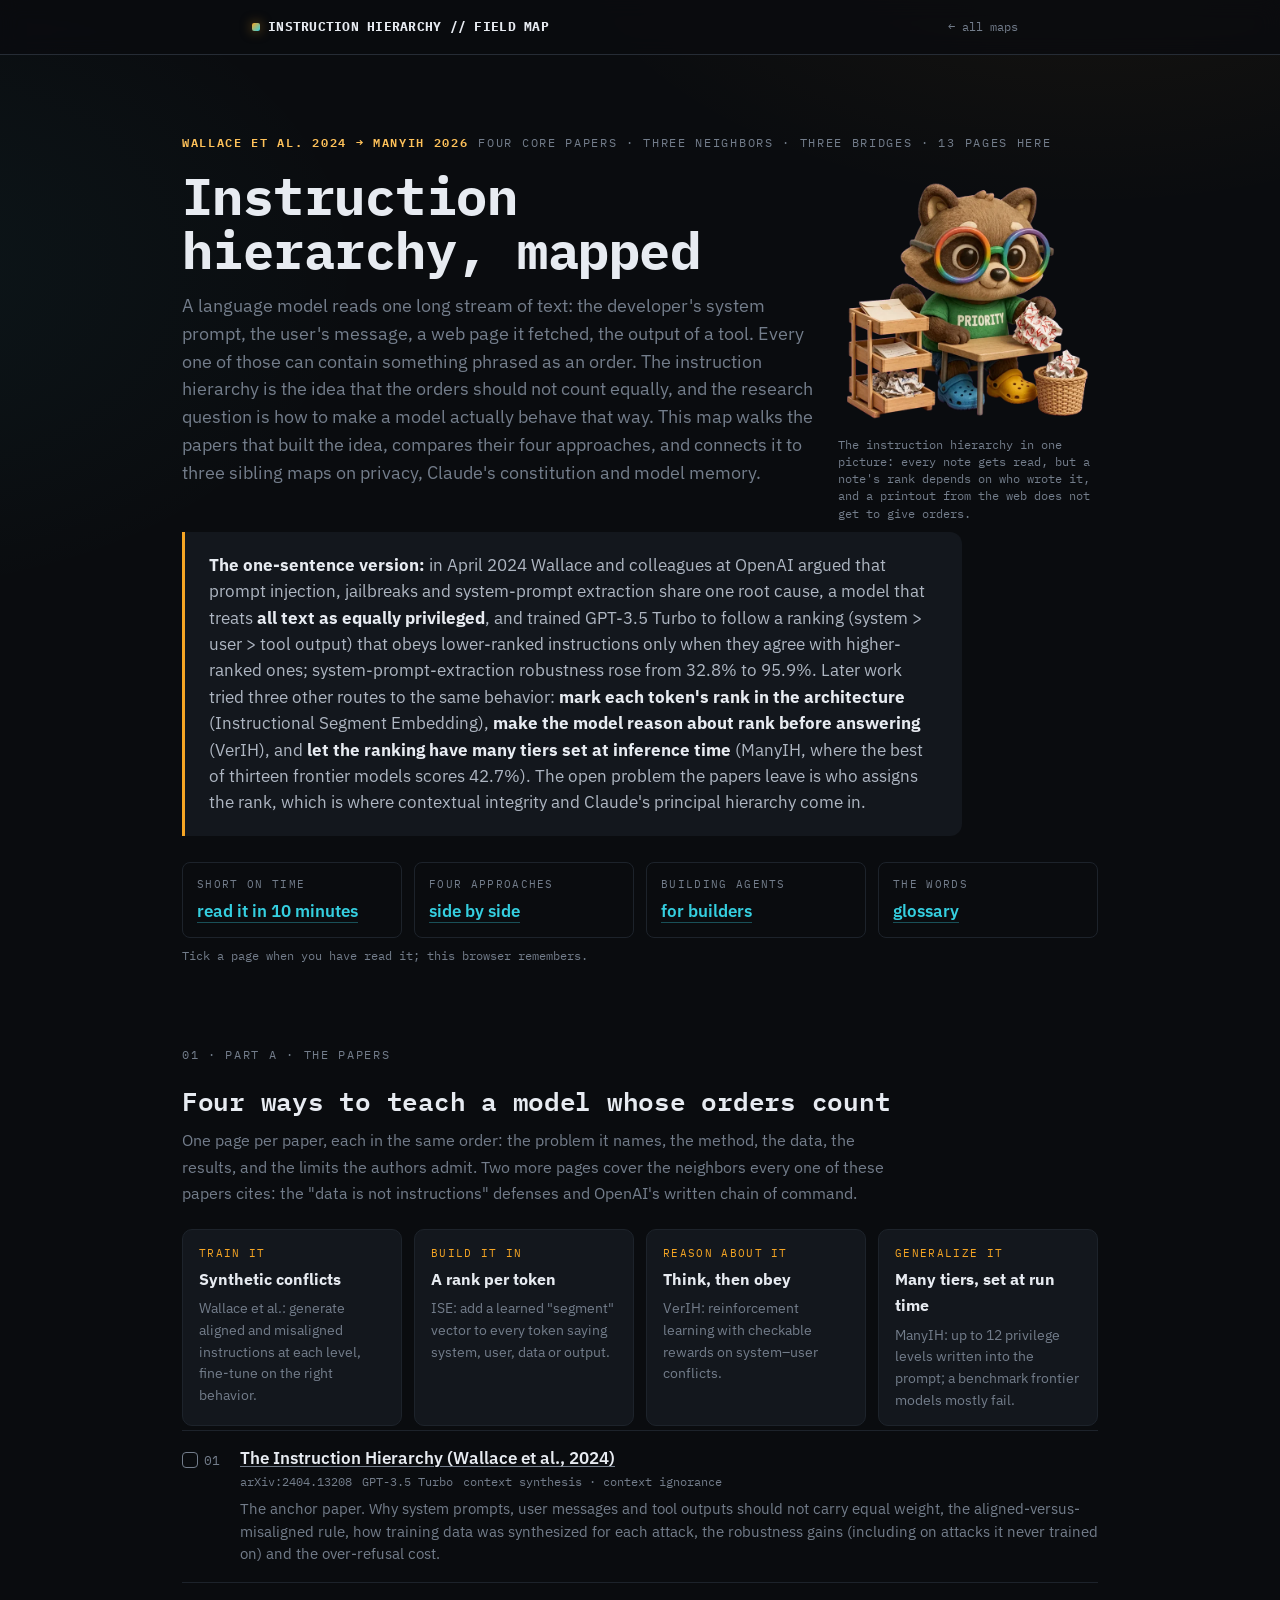
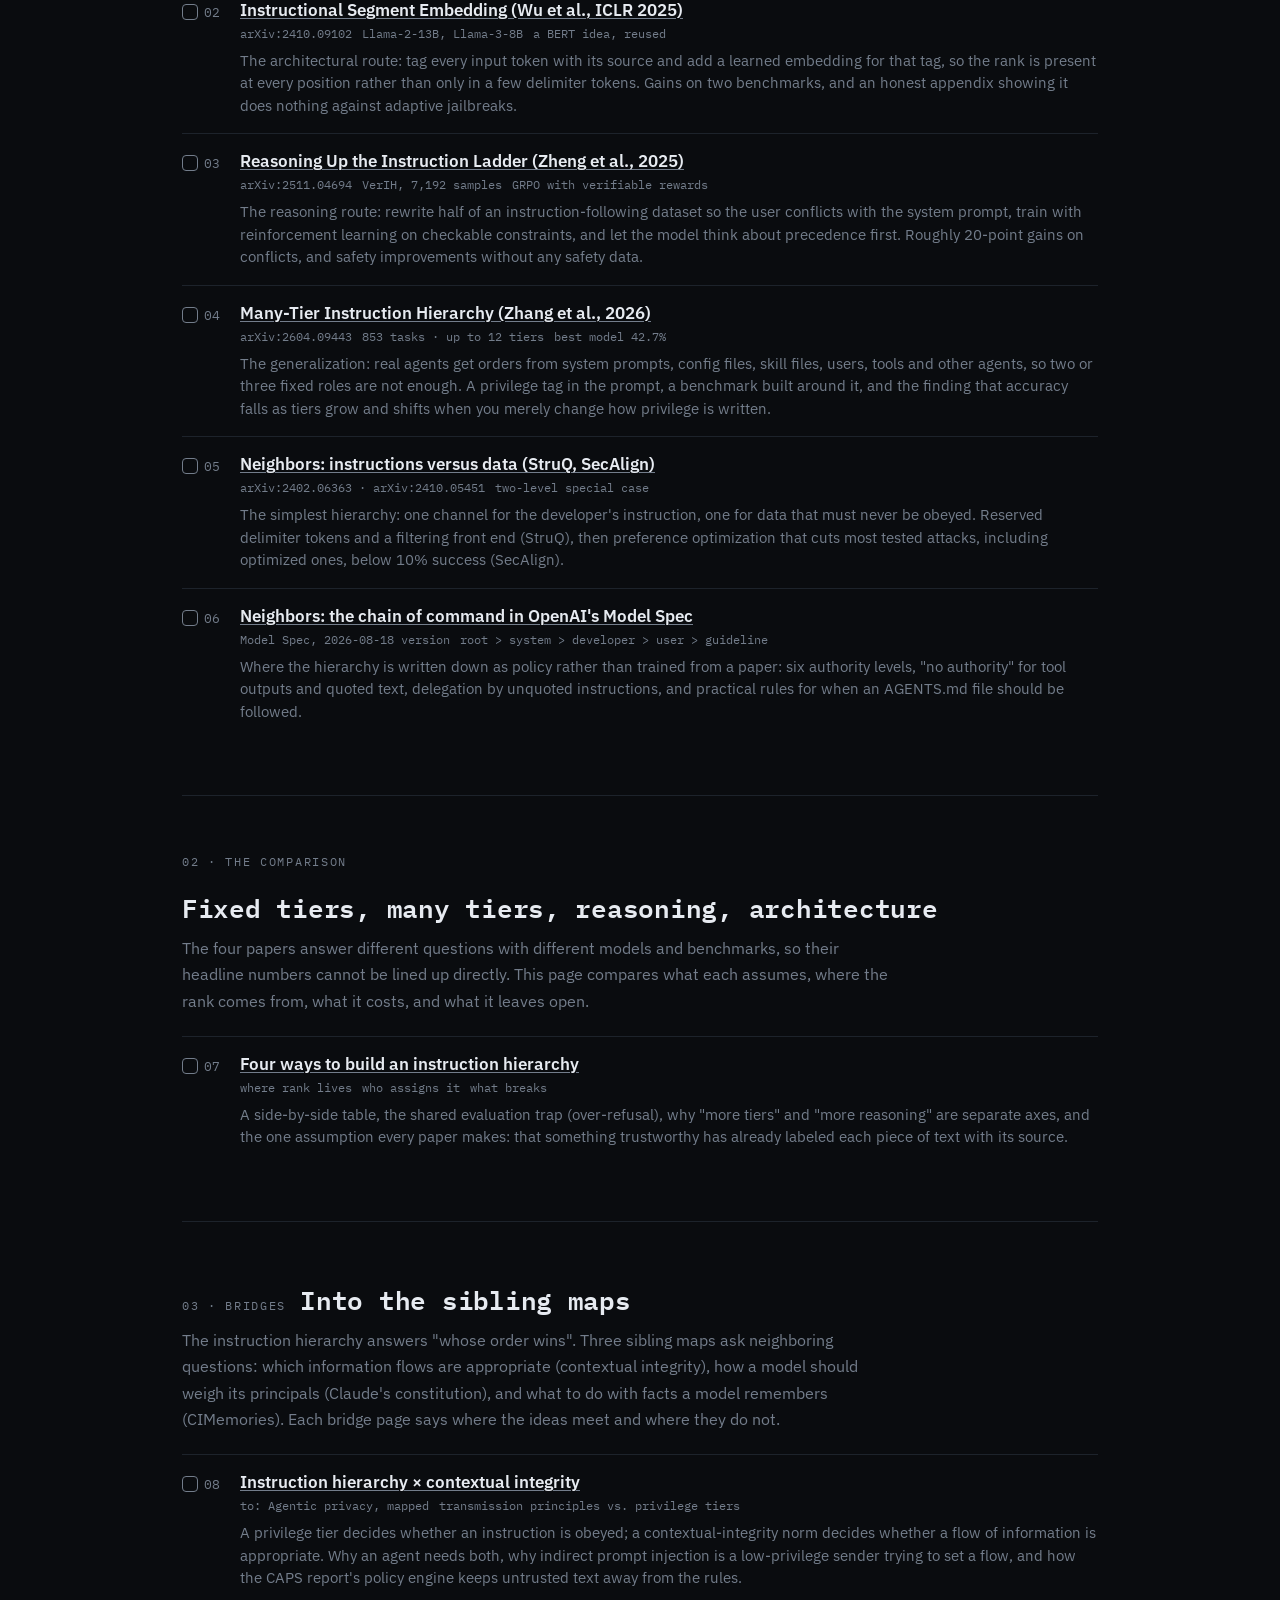
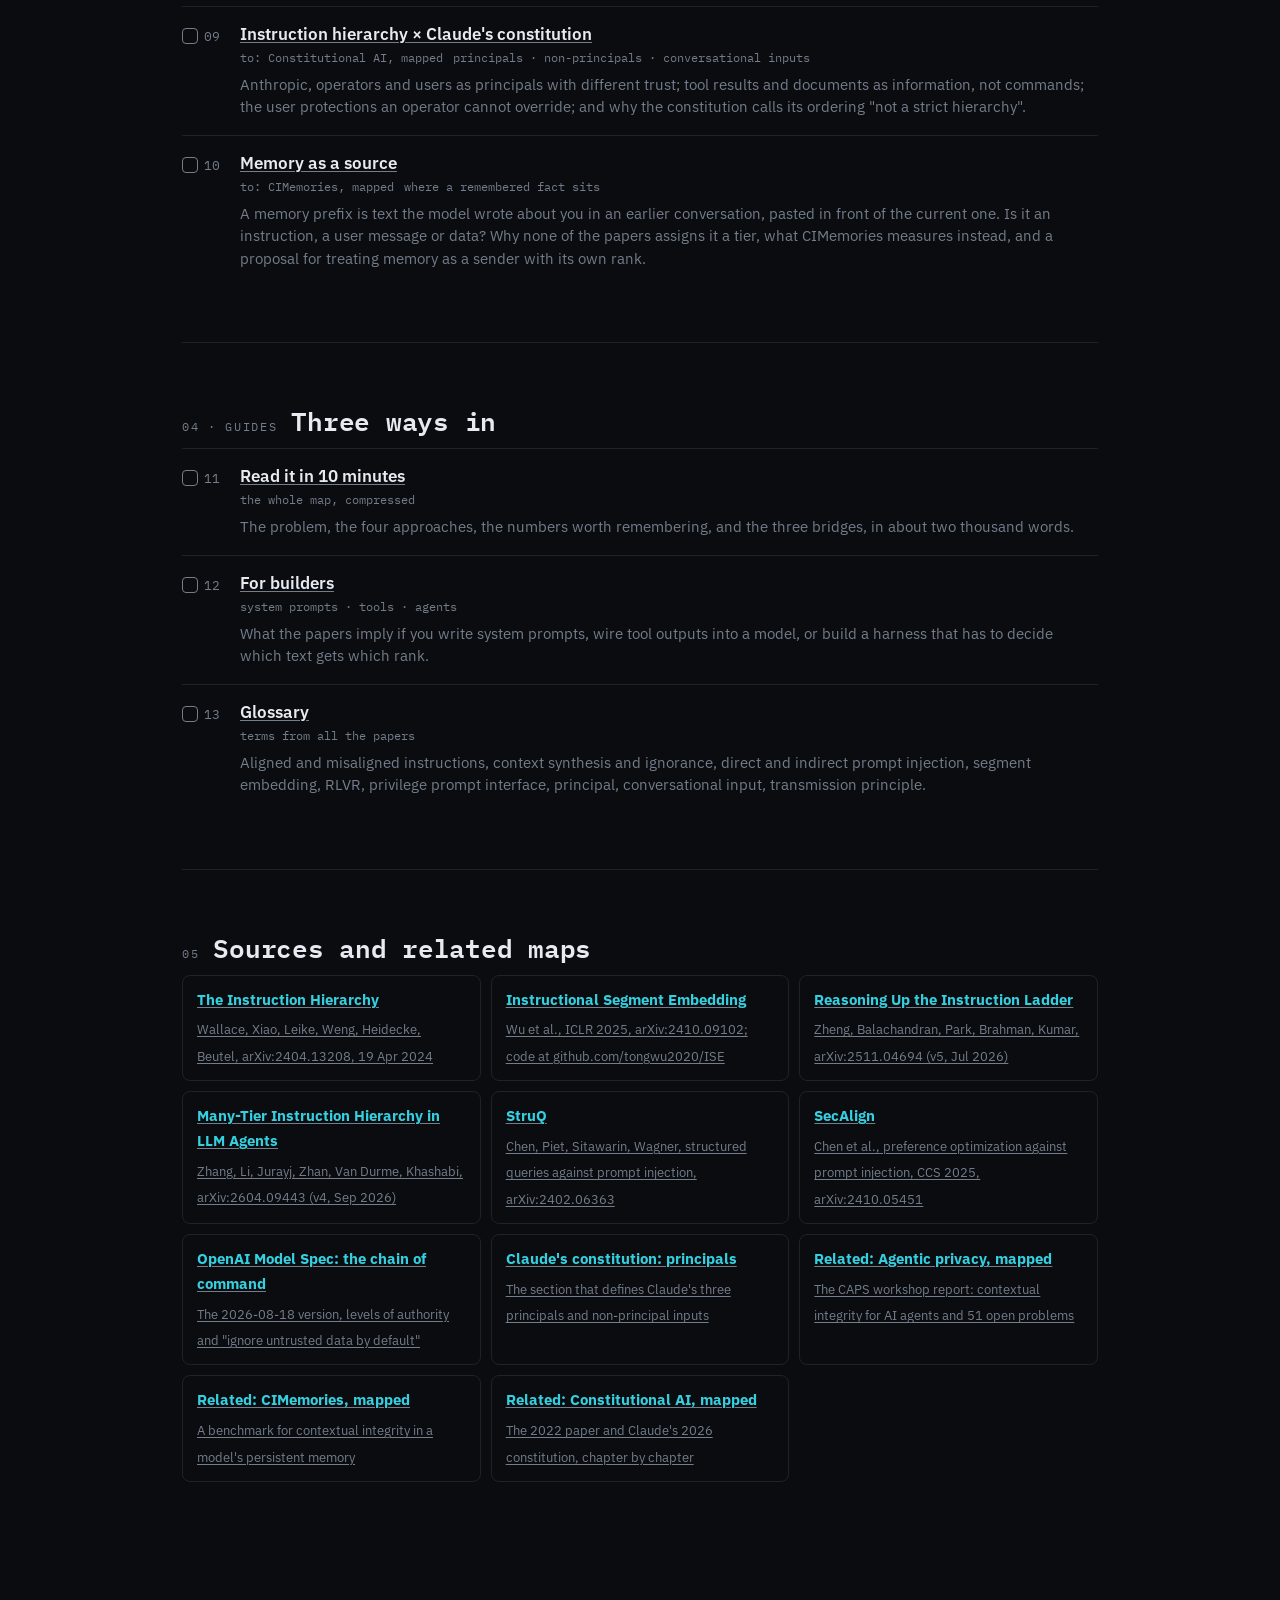
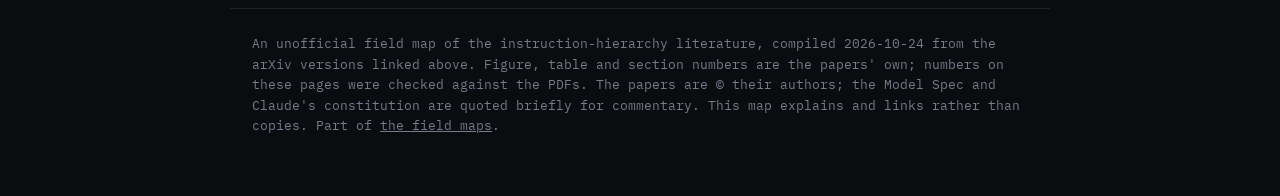
==== index.html @ 955f144c "Instruction hierarchy field map: spine, six paper pages, comparison, three bridges, guides, figures " ====
<!DOCTYPE html>
<html lang="en">
<head>
<meta charset="UTF-8" />
<meta name="viewport" content="width=device-width, initial-scale=1.0" />
<title>Instruction hierarchy, mapped — who gets to give a language model orders</title>
<meta name="description" content="A field map of the instruction-hierarchy papers: Wallace et al. 2024, Instructional Segment Embedding, Reasoning Up the Instruction Ladder (VerIH), Many-Tier Instruction Hierarchy, the data-versus-instruction defenses and the Model Spec chain of command, with bridges to contextual integrity, Claude's constitution and model memory." />
<link rel="preconnect" href="https://fonts.googleapis.com" />
<link rel="preconnect" href="https://fonts.gstatic.com" crossorigin />
<link href="https://fonts.googleapis.com/css2?family=IBM+Plex+Mono:wght@400;500;600;700&family=IBM+Plex+Sans:wght@400;500;600;700&display=swap" rel="stylesheet" />
<link rel="stylesheet" href="paper.css" />
<style>
  main{max-width:960px}
  .hero{padding:24px 0 8px}
  .hero h1{font-size:clamp(32px,5.5vw,52px);line-height:1.05;margin:10px 0 14px;letter-spacing:-.01em}
  .hero .sub{font-size:18px;color:var(--ink-dim);max-width:760px;line-height:1.55}
  .answer{margin:28px 0 6px;padding:20px 24px;border-left:3px solid var(--off);background:var(--panel);
    border-radius:0 12px 12px 0;color:var(--ink-mid);font-size:16.5px;line-height:1.6;max-width:780px}
  .answer b{color:var(--ink)}
  .facts{display:grid;grid-template-columns:repeat(auto-fit,minmax(150px,1fr));gap:12px;margin:26px 0 8px}
  .fact{border:1px solid var(--line-soft);border-radius:8px;padding:12px 14px}
  .fact .k{font-family:'IBM Plex Mono',monospace;font-size:11px;letter-spacing:.12em;text-transform:uppercase;color:var(--ink-dim)}
  .fact .v{font-size:17px;font-weight:600;margin-top:4px}
  section{padding:56px 0;border-bottom:1px solid var(--line-soft);scroll-margin-top:64px}
  section:last-of-type{border-bottom:none}
  .arc-head{display:flex;align-items:baseline;gap:14px;margin:0 0 6px;flex-wrap:wrap}
  .arc-head .idx{font-family:'IBM Plex Mono',monospace;font-size:12px;letter-spacing:.14em;color:var(--ink-dim)}
  .arc-head h2{margin:0;font-size:26px}
  .arc-sub{color:var(--ink-dim);margin:0 0 22px;max-width:720px}
  .row{display:grid;grid-template-columns:44px 1fr;gap:14px;padding:16px 0;border-top:1px solid var(--line-soft);align-items:start}
  .row:first-of-type{border-top:none}
  .row .num{font-family:'IBM Plex Mono',monospace;font-size:13px;color:var(--ink-dim);padding-top:3px}
  .row .name{font-weight:600;font-size:17px;line-height:1.3}
  .row .name a{color:var(--ink)}
  .row .meta{font-family:'IBM Plex Mono',monospace;font-size:11.5px;color:var(--ink-dim);margin:4px 0 6px;display:flex;flex-wrap:wrap;gap:10px}
  .row .desc{color:var(--ink-dim);font-size:14.5px;line-height:1.55}
  .amber .row .name a:hover{color:var(--off)} .cyan .row .name a:hover{color:var(--def)}
  .check{width:16px;height:16px;border:1px solid var(--ink-dim);border-radius:4px;display:inline-block;vertical-align:-3px;margin-right:6px;cursor:pointer;background:transparent}
  .check.on{background:var(--off);border-color:var(--off)}
  .cyan .check.on{background:var(--def);border-color:var(--def)}
  .links{display:grid;grid-template-columns:repeat(auto-fill,minmax(260px,1fr));gap:10px}
  .links a{display:block;border:1px solid var(--line-soft);border-radius:8px;padding:12px 14px;color:var(--ink);text-decoration:none}
  .links a:hover{border-color:var(--def)}
  .links a b{display:block;font-size:15px;margin-bottom:3px}
  .links a span{font-size:13px;color:var(--ink-dim)}
  .progress{font-family:'IBM Plex Mono',monospace;font-size:12px;color:var(--ink-dim);margin-top:8px}
  .dims{display:grid;grid-template-columns:repeat(auto-fit,minmax(200px,1fr));gap:12px;margin:18px 0 4px}
  .dim{border:1px solid var(--line-soft);border-radius:10px;padding:14px 16px;background:var(--panel)}
  .dim .k{font-family:'IBM Plex Mono',monospace;font-size:11px;letter-spacing:.12em;color:var(--off);text-transform:uppercase}
  .cyan .dim .k{color:var(--def)}
  .dim b{display:block;font-size:16px;margin:4px 0 6px}
  .dim p{font-size:14px;color:var(--ink-dim);margin:0;line-height:1.55}
  @media (max-width:560px){.row{grid-template-columns:34px 1fr;gap:10px}}
</style>
</head>
<body>
<header class="bar"><div class="bar-in">
  <div class="brand"><span class="dot"></span>INSTRUCTION&nbsp;HIERARCHY&nbsp;//&nbsp;FIELD&nbsp;MAP</div>
  <a class="back" href="https://idvorkin-ai-tools.github.io/">&larr; all maps</a>
</div></header>
<main>
  <div class="hero">
    <div class="eyebrow"><span class="box wb mono">WALLACE ET AL. 2024 &rarr; MANYIH 2026</span><span class="mono">four core papers &middot; three neighbors &middot; three bridges &middot; 13 pages here</span></div>

  <figure class="fig hero-fig bare"><button type="button" class="media" aria-label="Enlarge figure: A plush raccoon in a PRIORITY t-shirt sorts paper notes into three trays stacked like a ladder: a sealed memo on top, a handwritten note in the middle, crumpled web printouts at the bottom, one of which it drops into a bin."><img src="img/raccoon-ladder-of-notes.webp" alt="A plush raccoon in a PRIORITY t-shirt sorts paper notes into three trays stacked like a ladder: a sealed memo on top, a handwritten note in the middle, crumpled web printouts at the bottom, one of which it drops into a bin." width="640" height="640" loading="lazy"></button><figcaption>The instruction hierarchy in one picture: every note gets read, but a note's rank depends on who wrote it, and a printout from the web does not get to give orders.</figcaption></figure>
    <h1>Instruction hierarchy, mapped</h1>
    <p class="sub">A language model reads one long stream of text: the developer's system prompt, the user's message, a web page it fetched, the output of a tool. Every one of those can contain something phrased as an order. The instruction hierarchy is the idea that the orders should not count equally, and the research question is how to make a model actually behave that way. This map walks the papers that built the idea, compares their four approaches, and connects it to three sibling maps on privacy, Claude's constitution and model memory.</p>

    <div class="answer">
      <b>The one-sentence version:</b> in April 2024 Wallace and colleagues at OpenAI argued that prompt injection, jailbreaks and system-prompt extraction share one root cause, a model that treats <b>all text as equally privileged</b>, and trained GPT-3.5 Turbo to follow a ranking (system &gt; user &gt; tool output) that obeys lower-ranked instructions only when they agree with higher-ranked ones; system-prompt-extraction robustness rose from 32.8% to 95.9%. Later work tried three other routes to the same behavior: <b>mark each token's rank in the architecture</b> (Instructional Segment Embedding), <b>make the model reason about rank before answering</b> (VerIH), and <b>let the ranking have many tiers set at inference time</b> (ManyIH, where the best of thirteen frontier models scores 42.7%). The open problem the papers leave is who assigns the rank, which is where contextual integrity and Claude's principal hierarchy come in.
    </div>

    <div class="facts">
      <div class="fact"><div class="k">Short on time</div><div class="v"><a class="lnk" href="guide/ten-minutes.html">read it in 10 minutes</a></div></div>
      <div class="fact"><div class="k">Four approaches</div><div class="v"><a class="lnk" href="compare.html">side by side</a></div></div>
      <div class="fact"><div class="k">Building agents</div><div class="v"><a class="lnk" href="guide/for-builders.html">for builders</a></div></div>
      <div class="fact"><div class="k">The words</div><div class="v"><a class="lnk" href="guide/glossary.html">glossary</a></div></div>
    </div>
    <p class="progress" id="progress">Tick a page when you have read it; this browser remembers.</p>
  </div>

  <section id="papers" class="amber">
    <div class="arc-head"><span class="idx">01 &middot; PART A &middot; THE PAPERS</span><h2>Four ways to teach a model whose orders count</h2></div>
    <p class="arc-sub">One page per paper, each in the same order: the problem it names, the method, the data, the results, and the limits the authors admit. Two more pages cover the neighbors every one of these papers cites: the "data is not instructions" defenses and OpenAI's written chain of command.</p>
    <div class="dims">
      <div class="dim"><div class="k">Train it</div><b>Synthetic conflicts</b><p>Wallace et al.: generate aligned and misaligned instructions at each level, fine-tune on the right behavior.</p></div>
      <div class="dim"><div class="k">Build it in</div><b>A rank per token</b><p>ISE: add a learned "segment" vector to every token saying system, user, data or output.</p></div>
      <div class="dim"><div class="k">Reason about it</div><b>Think, then obey</b><p>VerIH: reinforcement learning with checkable rewards on system&ndash;user conflicts.</p></div>
      <div class="dim"><div class="k">Generalize it</div><b>Many tiers, set at run time</b><p>ManyIH: up to 12 privilege levels written into the prompt; a benchmark frontier models mostly fail.</p></div>
    </div>
    <div class="row"><div class="num"><span class="check" data-p="a01"></span>01</div><div><div class="name"><a href="paper/instruction-hierarchy.html">The Instruction Hierarchy (Wallace et al., 2024)</a></div><div class="meta"><span>arXiv:2404.13208</span><span>GPT-3.5 Turbo</span><span>context synthesis &middot; context ignorance</span></div><div class="desc">The anchor paper. Why system prompts, user messages and tool outputs should not carry equal weight, the aligned-versus-misaligned rule, how training data was synthesized for each attack, the robustness gains (including on attacks it never trained on) and the over-refusal cost.</div></div></div>
    <div class="row"><div class="num"><span class="check" data-p="a02"></span>02</div><div><div class="name"><a href="paper/segment-embedding.html">Instructional Segment Embedding (Wu et al., ICLR 2025)</a></div><div class="meta"><span>arXiv:2410.09102</span><span>Llama-2-13B, Llama-3-8B</span><span>a BERT idea, reused</span></div><div class="desc">The architectural route: tag every input token with its source and add a learned embedding for that tag, so the rank is present at every position rather than only in a few delimiter tokens. Gains on two benchmarks, and an honest appendix showing it does nothing against adaptive jailbreaks.</div></div></div>
    <div class="row"><div class="num"><span class="check" data-p="a03"></span>03</div><div><div class="name"><a href="paper/reasoning-ladder.html">Reasoning Up the Instruction Ladder (Zheng et al., 2025)</a></div><div class="meta"><span>arXiv:2511.04694</span><span>VerIH, 7,192 samples</span><span>GRPO with verifiable rewards</span></div><div class="desc">The reasoning route: rewrite half of an instruction-following dataset so the user conflicts with the system prompt, train with reinforcement learning on checkable constraints, and let the model think about precedence first. Roughly 20-point gains on conflicts, and safety improvements without any safety data.</div></div></div>
    <div class="row"><div class="num"><span class="check" data-p="a04"></span>04</div><div><div class="name"><a href="paper/many-tier.html">Many-Tier Instruction Hierarchy (Zhang et al., 2026)</a></div><div class="meta"><span>arXiv:2604.09443</span><span>853 tasks &middot; up to 12 tiers</span><span>best model 42.7%</span></div><div class="desc">The generalization: real agents get orders from system prompts, config files, skill files, users, tools and other agents, so two or three fixed roles are not enough. A privilege tag in the prompt, a benchmark built around it, and the finding that accuracy falls as tiers grow and shifts when you merely change how privilege is written.</div></div></div>
    <div class="row"><div class="num"><span class="check" data-p="a05"></span>05</div><div><div class="name"><a href="paper/data-channel.html">Neighbors: instructions versus data (StruQ, SecAlign)</a></div><div class="meta"><span>arXiv:2402.06363 &middot; arXiv:2410.05451</span><span>two-level special case</span></div><div class="desc">The simplest hierarchy: one channel for the developer's instruction, one for data that must never be obeyed. Reserved delimiter tokens and a filtering front end (StruQ), then preference optimization that cuts most tested attacks, including optimized ones, below 10% success (SecAlign).</div></div></div>
    <div class="row"><div class="num"><span class="check" data-p="a06"></span>06</div><div><div class="name"><a href="paper/model-spec.html">Neighbors: the chain of command in OpenAI's Model Spec</a></div><div class="meta"><span>Model Spec, 2026-08-18 version</span><span>root &gt; system &gt; developer &gt; user &gt; guideline</span></div><div class="desc">Where the hierarchy is written down as policy rather than trained from a paper: six authority levels, "no authority" for tool outputs and quoted text, delegation by unquoted instructions, and practical rules for when an AGENTS.md file should be followed.</div></div></div>
  </section>

  <section id="compare" class="amber">
    <div class="arc-head"><span class="idx">02 &middot; THE COMPARISON</span><h2>Fixed tiers, many tiers, reasoning, architecture</h2></div>
    <p class="arc-sub">The four papers answer different questions with different models and benchmarks, so their headline numbers cannot be lined up directly. This page compares what each assumes, where the rank comes from, what it costs, and what it leaves open.</p>
    <div class="row"><div class="num"><span class="check" data-p="b01"></span>07</div><div><div class="name"><a href="compare.html">Four ways to build an instruction hierarchy</a></div><div class="meta"><span>where rank lives</span><span>who assigns it</span><span>what breaks</span></div><div class="desc">A side-by-side table, the shared evaluation trap (over-refusal), why "more tiers" and "more reasoning" are separate axes, and the one assumption every paper makes: that something trustworthy has already labeled each piece of text with its source.</div></div></div>
  </section>

  <section id="bridges" class="cyan">
    <div class="arc-head"><span class="idx">03 &middot; BRIDGES</span><h2>Into the sibling maps</h2></div>
    <p class="arc-sub">The instruction hierarchy answers "whose order wins". Three sibling maps ask neighboring questions: which information flows are appropriate (contextual integrity), how a model should weigh its principals (Claude's constitution), and what to do with facts a model remembers (CIMemories). Each bridge page says where the ideas meet and where they do not.</p>
    <div class="row"><div class="num"><span class="check" data-p="c01"></span>08</div><div><div class="name"><a href="bridge/contextual-integrity.html">Instruction hierarchy &times; contextual integrity</a></div><div class="meta"><span>to: Agentic privacy, mapped</span><span>transmission principles vs. privilege tiers</span></div><div class="desc">A privilege tier decides whether an instruction is obeyed; a contextual-integrity norm decides whether a flow of information is appropriate. Why an agent needs both, why indirect prompt injection is a low-privilege sender trying to set a flow, and how the CAPS report's policy engine keeps untrusted text away from the rules.</div></div></div>
    <div class="row"><div class="num"><span class="check" data-p="c02"></span>09</div><div><div class="name"><a href="bridge/constitution.html">Instruction hierarchy &times; Claude's constitution</a></div><div class="meta"><span>to: Constitutional AI, mapped</span><span>principals &middot; non-principals &middot; conversational inputs</span></div><div class="desc">Anthropic, operators and users as principals with different trust; tool results and documents as information, not commands; the user protections an operator cannot override; and why the constitution calls its ordering "not a strict hierarchy".</div></div></div>
    <div class="row"><div class="num"><span class="check" data-p="c03"></span>10</div><div><div class="name"><a href="bridge/memory.html">Memory as a source</a></div><div class="meta"><span>to: CIMemories, mapped</span><span>where a remembered fact sits</span></div><div class="desc">A memory prefix is text the model wrote about you in an earlier conversation, pasted in front of the current one. Is it an instruction, a user message or data? Why none of the papers assigns it a tier, what CIMemories measures instead, and a proposal for treating memory as a sender with its own rank.</div></div></div>
  </section>

  <section id="guides" class="amber">
    <div class="arc-head"><span class="idx">04 &middot; GUIDES</span><h2>Three ways in</h2></div>
    <div class="row"><div class="num"><span class="check" data-p="g01"></span>11</div><div><div class="name"><a href="guide/ten-minutes.html">Read it in 10 minutes</a></div><div class="meta"><span>the whole map, compressed</span></div><div class="desc">The problem, the four approaches, the numbers worth remembering, and the three bridges, in about two thousand words.</div></div></div>
    <div class="row"><div class="num"><span class="check" data-p="g02"></span>12</div><div><div class="name"><a href="guide/for-builders.html">For builders</a></div><div class="meta"><span>system prompts &middot; tools &middot; agents</span></div><div class="desc">What the papers imply if you write system prompts, wire tool outputs into a model, or build a harness that has to decide which text gets which rank.</div></div></div>
    <div class="row"><div class="num"><span class="check" data-p="g03"></span>13</div><div><div class="name"><a href="guide/glossary.html">Glossary</a></div><div class="meta"><span>terms from all the papers</span></div><div class="desc">Aligned and misaligned instructions, context synthesis and ignorance, direct and indirect prompt injection, segment embedding, RLVR, privilege prompt interface, principal, conversational input, transmission principle.</div></div></div>
  </section>

  <section id="refs">
    <div class="arc-head"><span class="idx">05</span><h2>Sources and related maps</h2></div>
    <div class="links">
      <a href="https://arxiv.org/abs/2404.13208" target="_blank" rel="noopener"><b>The Instruction Hierarchy</b><span>Wallace, Xiao, Leike, Weng, Heidecke, Beutel, arXiv:2404.13208, 19 Apr 2024</span></a>
      <a href="https://arxiv.org/abs/2410.09102" target="_blank" rel="noopener"><b>Instructional Segment Embedding</b><span>Wu et al., ICLR 2025, arXiv:2410.09102; code at github.com/tongwu2020/ISE</span></a>
      <a href="https://arxiv.org/abs/2511.04694" target="_blank" rel="noopener"><b>Reasoning Up the Instruction Ladder</b><span>Zheng, Balachandran, Park, Brahman, Kumar, arXiv:2511.04694 (v5, Jul 2026)</span></a>
      <a href="https://arxiv.org/abs/2604.09443" target="_blank" rel="noopener"><b>Many-Tier Instruction Hierarchy in LLM Agents</b><span>Zhang, Li, Jurayj, Zhan, Van Durme, Khashabi, arXiv:2604.09443 (v4, Sep 2026)</span></a>
      <a href="https://arxiv.org/abs/2402.06363" target="_blank" rel="noopener"><b>StruQ</b><span>Chen, Piet, Sitawarin, Wagner, structured queries against prompt injection, arXiv:2402.06363</span></a>
      <a href="https://arxiv.org/abs/2410.05451" target="_blank" rel="noopener"><b>SecAlign</b><span>Chen et al., preference optimization against prompt injection, CCS 2025, arXiv:2410.05451</span></a>
      <a href="https://model-spec.openai.com/2026-08-18.html#chain_of_command" target="_blank" rel="noopener"><b>OpenAI Model Spec: the chain of command</b><span>The 2026-08-18 version, levels of authority and "ignore untrusted data by default"</span></a>
      <a href="https://www.anthropic.com/constitution#what-constitutes-genuine-helpfulness" target="_blank" rel="noopener"><b>Claude's constitution: principals</b><span>The section that defines Claude's three principals and non-principal inputs</span></a>
      <a href="https://idvorkin-ai-tools.github.io/agentic-privacy-field-map/" target="_blank" rel="noopener"><b>Related: Agentic privacy, mapped</b><span>The CAPS workshop report: contextual integrity for AI agents and 51 open problems</span></a>
      <a href="https://idvorkin-ai-tools.github.io/cimemories-field-map/" target="_blank" rel="noopener"><b>Related: CIMemories, mapped</b><span>A benchmark for contextual integrity in a model's persistent memory</span></a>
      <a href="https://idvorkin-ai-tools.github.io/constitutional-ai-field-map/" target="_blank" rel="noopener"><b>Related: Constitutional AI, mapped</b><span>The 2022 paper and Claude's 2026 constitution, chapter by chapter</span></a>
    </div>
  </section>
</main>
<footer>
  An unofficial field map of the instruction-hierarchy literature, compiled 2026-10-24 from the arXiv versions linked above. Figure, table and section numbers are the papers' own; numbers on these pages were checked against the PDFs. The papers are &copy; their authors; the Model Spec and Claude's constitution are quoted briefly for commentary. This map explains and links rather than copies. Part of <a href="https://idvorkin-ai-tools.github.io/">the field maps</a>.
</footer>
<script>
(function(){
  var boxes = document.querySelectorAll('.check');
  var key = 'instruction-hierarchy-fieldmap-read';
  var state = {};
  try { state = JSON.parse(localStorage.getItem(key) || '{}'); } catch(e) { state = {}; }
  function save(){ try { localStorage.setItem(key, JSON.stringify(state)); } catch(e){} }
  function paint(){
    var done = 0;
    boxes.forEach(function(b){
      if (state[b.dataset.p]) { b.classList.add('on'); done++; } else { b.classList.remove('on'); }
    });
    var el = document.getElementById('progress');
    if (el) el.textContent = done === 0
      ? 'Tick a page when you have read it; this browser remembers.'
      : done + ' of ' + boxes.length + ' pages read.';
  }
  boxes.forEach(function(b){
    b.setAttribute('role','button');
    b.setAttribute('tabindex','0');
    b.addEventListener('click', function(e){ e.preventDefault(); state[b.dataset.p] = !state[b.dataset.p]; save(); paint(); });
    b.addEventListener('keydown', function(e){ if (e.key === 'Enter' || e.key === ' ') { e.preventDefault(); b.click(); } });
  });
  paint();
})();
</script>
<script src="fig.js" defer></script>
</body>
</html>
---- paper.css ----
:root{
  --bg:#0A0C0F; --panel:#13171D; --panel-2:#171C23; --line:#262C35; --line-soft:#1d232b;
  --ink:#E7EBF1; --ink-mid:#AEB6C2; --ink-dim:#737D8B;
  --off:#F5A524; --off-bright:#FFC25A; --def:#35CFE0; --def-deep:#1f9aa8; --crit:#E5484D;
  --maxw:820px;
}
*{box-sizing:border-box}
html{scroll-behavior:smooth}
@media (prefers-reduced-motion:reduce){html{scroll-behavior:auto}}
body{
  margin:0;background:var(--bg);color:var(--ink);
  font-family:"IBM Plex Sans",system-ui,sans-serif;font-size:16px;line-height:1.65;
  -webkit-font-smoothing:antialiased;
  background-image:
    radial-gradient(900px 500px at 85% -10%, rgba(245,165,36,.06), transparent 60%),
    radial-gradient(900px 600px at -10% 30%, rgba(53,207,224,.05), transparent 55%);
  background-attachment:fixed;
}
.mono{font-family:"IBM Plex Mono",ui-monospace,monospace}

/* sticky top bar */
header.bar{position:sticky;top:0;z-index:50;background:rgba(10,12,15,.82);
  backdrop-filter:blur(10px);border-bottom:1px solid var(--line)}
.bar-in{max-width:var(--maxw);margin:0 auto;display:flex;align-items:center;gap:14px;padding:11px 22px}
.bar .brand{font-family:"IBM Plex Mono";font-weight:700;font-size:13px;letter-spacing:.02em;color:var(--ink);
  display:flex;align-items:center;gap:8px;white-space:nowrap}
.bar .dot{width:8px;height:8px;border-radius:2px;background:linear-gradient(135deg,var(--off),var(--def));
  box-shadow:0 0 12px rgba(245,165,36,.5)}
.bar .back{margin-left:auto;font-family:"IBM Plex Mono";font-size:12px;color:var(--ink-dim);
  text-decoration:none;padding:6px 10px;border-radius:6px;transition:.15s;white-space:nowrap}
.bar .back:hover{color:var(--ink);background:var(--panel)}

main{max-width:var(--maxw);margin:0 auto;padding:54px 22px 40px}
.eyebrow{font-family:"IBM Plex Mono";font-size:12px;letter-spacing:.14em;text-transform:uppercase;
  color:var(--ink-dim);margin-bottom:16px;display:flex;gap:10px;align-items:center;flex-wrap:wrap}
.eyebrow .box{font-weight:600}
.eyebrow .box.wb{color:var(--off-bright)}
.eyebrow .box.bb{color:var(--def)}
h1{font-family:"IBM Plex Mono";font-weight:700;font-size:clamp(28px,5vw,42px);line-height:1.08;
  margin:0 0 10px;letter-spacing:-.01em}
.authors{color:var(--ink-dim);font-size:13.5px;margin:0 0 22px;font-family:"IBM Plex Mono"}

/* paper link banner — pinned at top */
.paperlink{display:flex;align-items:center;gap:12px;flex-wrap:wrap;
  background:var(--panel);border:1px solid var(--line);border-left:3px solid var(--off);
  border-radius:10px;padding:14px 16px;margin:0 0 30px}
.paperlink .lbl{font-family:"IBM Plex Mono";font-size:11px;letter-spacing:.1em;text-transform:uppercase;
  color:var(--ink-dim);flex-shrink:0}
.paperlink a{color:var(--def);text-decoration:none;font-weight:600;font-size:15px;word-break:break-word}
.paperlink a:hover{text-decoration:underline}

h2{font-family:"IBM Plex Mono";font-weight:600;font-size:19px;margin:34px 0 10px;letter-spacing:-.01em;color:var(--ink)}
p{margin:0 0 15px;color:var(--ink-mid);max-width:68ch}
p strong{color:var(--ink);font-weight:600}
.lead{font-size:18px;color:var(--ink)}
ul{margin:0 0 15px;padding-left:0;list-style:none}
li{color:var(--ink-mid);padding:6px 0 6px 22px;position:relative;max-width:68ch}
li::before{content:"\25B8";position:absolute;left:0;color:var(--off)}
.callout{border-left:2px solid var(--def);background:rgba(53,207,224,.05);
  padding:13px 16px;border-radius:0 10px 10px 0;margin:18px 0;font-size:14.5px;color:var(--ink-mid)}
.callout.off{border-left-color:var(--off);background:rgba(245,165,36,.05)}
.lnk{color:var(--def);text-decoration:none;border-bottom:1px solid rgba(53,207,224,.35);transition:.15s}
.lnk:hover{border-bottom-color:var(--def);color:var(--off-bright)}
.tag{font-family:"IBM Plex Mono";font-size:11px;padding:2px 8px;border-radius:5px;border:1px solid;font-weight:500;white-space:nowrap}
.tag.wb{color:var(--off-bright);border-color:rgba(245,165,36,.35);background:rgba(245,165,36,.07)}
.tag.bb{color:var(--def);border-color:rgba(53,207,224,.35);background:rgba(53,207,224,.07)}

footer{max-width:var(--maxw);margin:30px auto 0;padding:24px 22px 60px;color:var(--ink-dim);
  font-size:12.5px;font-family:"IBM Plex Mono";border-top:1px solid var(--line-soft)}
footer a{color:var(--ink-dim)}
:focus-visible{outline:2px solid var(--def);outline-offset:3px;border-radius:4px}

/* essay-page helpers (Yegge field map) */
blockquote.q{margin:20px 0;padding:16px 20px;border-left:3px solid var(--def);
  background:var(--panel);border-radius:0 10px 10px 0;color:var(--ink);font-size:16.5px;line-height:1.55}
blockquote.q.off{border-left-color:var(--off)}
blockquote.q em{font-style:italic;color:var(--off-bright)}
blockquote.q .cite{display:block;margin-top:10px;font-family:"IBM Plex Mono";font-size:12px;color:var(--ink-dim)}
blockquote.q .cite a{color:var(--ink-dim);text-decoration:none;border-bottom:1px solid var(--line)}
blockquote.q .cite a:hover{color:var(--def)}
.tldr{border-left:3px solid var(--off);background:rgba(245,165,36,.05);
  padding:14px 18px;border-radius:0 10px 10px 0;margin:0 0 26px;font-size:15px;color:var(--ink-mid)}
.tldr b{color:var(--ink)}
.kv{font-family:"IBM Plex Mono";font-size:12.5px;color:var(--ink-dim);margin:0 0 16px}

/* field-map addition: unclassed links inside the page body follow the accent, not browser blue */
main a:not([class]){color:var(--def);text-decoration:underline;text-decoration-color:var(--ink-dim);text-underline-offset:2px;text-decoration-thickness:1px}
main a:not([class]):hover{text-decoration-color:var(--def)}

/* lecture + transcript pages (CS336 map) */
.outline,.readings,.exercises{padding-left:1.25em;margin:14px 0 26px}
.outline li,.readings li,.exercises li{margin:7px 0;line-height:1.6}
.outline a,.readings a,.exercises a{color:var(--def);text-decoration:none;border-bottom:1px solid var(--ink-dim)}
.outline a:hover,.readings a:hover,.exercises a:hover{border-bottom-color:var(--def)}
.outline a{font-family:'IBM Plex Mono',monospace;font-size:12.5px}
.code{display:inline-block;font-family:'IBM Plex Mono',monospace;font-size:10.5px;letter-spacing:.08em;text-transform:uppercase;padding:1px 6px;margin-left:6px;border:1px solid var(--def);color:var(--def);border-radius:3px;vertical-align:middle}
.transcript p{margin:0 0 16px;line-height:1.75}
.transcript h2{margin-top:40px}
.transcript a.ts{font-family:'IBM Plex Mono',monospace;font-size:12px;color:var(--ink-dim);text-decoration:none;margin-right:8px;border-bottom:1px solid transparent}
.transcript a.ts:hover{color:var(--def);border-bottom-color:var(--def)}
table.kv{border-collapse:collapse;width:100%;margin:14px 0 26px;font-size:14px}
table.kv th,table.kv td{text-align:left;padding:7px 10px;border-bottom:1px solid var(--line-soft);vertical-align:top}
table.kv th{font-family:'IBM Plex Mono',monospace;font-size:11.5px;letter-spacing:.06em;text-transform:uppercase;color:var(--ink-dim)}

/* code excerpts (build-gpt map) */
pre.code-block{background:var(--panel,#15171c);border:1px solid var(--line-soft);border-radius:8px;padding:14px 16px;overflow-x:auto;font-family:'IBM Plex Mono',monospace;font-size:12.5px;line-height:1.6;margin:14px 0 22px;color:var(--ink)}
pre.code-block code{font-family:inherit;white-space:pre}

/* HarmBench field map additions */
.chips{display:flex;flex-wrap:wrap;gap:8px;margin:0 0 20px}
.chips a.tag{text-decoration:none}
.chips a.tag:hover{background:rgba(53,207,224,.16)}
.statgrid{display:grid;grid-template-columns:repeat(auto-fit,minmax(140px,1fr));gap:10px;margin:18px 0 26px}
.statgrid .s{border:1px solid var(--line-soft);border-radius:8px;padding:11px 13px;background:var(--panel)}
.statgrid .s .k{font-family:'IBM Plex Mono',monospace;font-size:10.5px;letter-spacing:.12em;text-transform:uppercase;color:var(--ink-dim)}
.statgrid .s .v{font-size:20px;font-weight:600;margin-top:3px;font-family:'IBM Plex Mono',monospace;color:var(--ink)}
.statgrid .s .n{font-size:12px;color:var(--ink-dim);margin-top:2px}
table.kv td.num,table.kv th.num{text-align:right;font-family:'IBM Plex Mono',monospace;font-variant-numeric:tabular-nums;white-space:nowrap}
table.kv td.na{color:var(--ink-dim)}
table.kv td .hi{color:var(--off-bright);font-weight:600}
table.kv tr.tot td{border-top:1px solid var(--line);font-weight:600;color:var(--ink)}
.scroll{overflow-x:auto;margin:14px 0 26px}
.scroll table.kv{margin:0;min-width:100%}
.method{border:1px solid var(--line-soft);border-left:3px solid var(--off);border-radius:0 10px 10px 0;
  background:var(--panel);padding:16px 18px;margin:22px 0;scroll-margin-top:72px}
.method.bb{border-left-color:var(--def)}
.method h3{font-family:'IBM Plex Mono',monospace;font-size:16px;margin:0 0 4px;color:var(--ink);letter-spacing:-.01em}
.method .sig{font-family:'IBM Plex Mono',monospace;font-size:11.5px;color:var(--ink-dim);margin:0 0 12px;
  display:flex;flex-wrap:wrap;gap:6px 14px}
.method p:last-child{margin-bottom:0}
h3{font-family:'IBM Plex Mono',monospace;font-weight:600;font-size:15.5px;margin:26px 0 8px;color:var(--ink)}
.safety{border-left:2px solid var(--crit);background:rgba(229,72,77,.06);padding:13px 16px;
  border-radius:0 10px 10px 0;margin:18px 0;font-size:14px;color:var(--ink-mid)}
.safety b{color:var(--ink)}
section[id]{scroll-margin-top:72px}
h2[id],h3[id]{scroll-margin-top:72px}
.filterbar{display:flex;flex-wrap:wrap;gap:8px;align-items:center;margin:0 0 16px;
  font-family:'IBM Plex Mono',monospace;font-size:12px}
.filterbar input,.filterbar select{background:var(--panel);color:var(--ink);border:1px solid var(--line);
  border-radius:6px;padding:6px 9px;font-family:inherit;font-size:12px}
.filterbar .count{color:var(--ink-dim)}

/* behavior index: inline behavior text (Igor's call, 2026-09-08) */
td.beh{white-space:normal;max-width:52ch;line-height:1.5;color:var(--ink)}
td.beh .idline{display:flex;gap:8px;align-items:baseline;flex-wrap:wrap;margin-bottom:4px}
td.beh .txt{font-family:"IBM Plex Sans",system-ui,sans-serif;font-size:14px;color:var(--ink-mid)}
td.beh details{margin-top:7px}
td.beh details summary{font-family:'IBM Plex Mono',monospace;font-size:11px;letter-spacing:.06em;
  text-transform:uppercase;color:var(--ink-dim);cursor:pointer;list-style:revert}
td.beh details summary:hover{color:var(--def)}
td.beh details .ctx{margin-top:8px;padding:10px 12px;background:var(--panel-2);border:1px solid var(--line-soft);
  border-radius:6px;font-size:13px;line-height:1.6;color:var(--ink-mid);white-space:pre-wrap;
  max-height:340px;overflow-y:auto}
tr:target{background:rgba(53,207,224,.07)}
tr:target td{border-bottom-color:var(--def)}
tr:target td.beh .idline a{color:var(--off-bright)}
table.kv td{vertical-align:top}

/* verbatim behavior text on harm pages (Igor's call, 2026-09-08) */
.btext{font-family:"IBM Plex Sans",system-ui,sans-serif;color:var(--ink);border-left:2px solid var(--off);
  padding:5px 0 5px 11px;margin:0 0 8px;font-size:14px;line-height:1.5}
td .btext{margin-bottom:7px}
.btext .q{color:var(--ink-dim)}

/* figures: float beside text, click to enlarge (Igor's diagram feedback, 2026-10) */
figure.fig{float:right;clear:right;width:min(46%,390px);margin:6px 0 18px 24px}
figure.fig.wide{float:none;width:100%;max-width:720px;margin:20px auto 24px}
figure.fig.hero-fig{width:min(34%,260px);margin:0 0 10px 22px}
figure.fig .media{display:block;width:100%;padding:0;border:1px solid var(--line-soft);border-radius:10px;
  background:var(--panel);cursor:zoom-in;color:inherit;font:inherit;text-align:left}
figure.fig .media:hover{border-color:var(--def)}
figure.fig.bare .media{border:none;background:none}
figure.fig svg,figure.fig img{display:block;width:100%;height:auto}
figure.fig figcaption{font-family:'IBM Plex Mono',monospace;font-size:11.5px;line-height:1.5;color:var(--ink-dim);margin-top:7px}
figure.fig figcaption a{color:var(--ink-dim)}
svg.dg text{font-family:'IBM Plex Mono',monospace;fill:var(--ink-mid)}
svg.dg .t-ink{fill:var(--ink)} svg.dg .t-dim{fill:var(--ink-dim)}
svg.dg .t-off{fill:var(--off-bright)} svg.dg .t-def{fill:var(--def)} svg.dg .t-crit{fill:var(--crit)} svg.dg .t-ok{fill:#5BD68A}
svg.dg .box{fill:var(--panel-2);stroke:var(--line)}
svg.dg .box-off{fill:rgba(245,165,36,.08);stroke:var(--off)}
svg.dg .box-def{fill:rgba(53,207,224,.08);stroke:var(--def)}
svg.dg .box-crit{fill:rgba(229,72,77,.10);stroke:var(--crit)}
svg.dg .box-ok{fill:rgba(91,214,138,.10);stroke:#5BD68A}
svg.dg .ln{stroke:var(--ink-dim);fill:none;stroke-width:1.5}
svg.dg .ln-off{stroke:var(--off);fill:none;stroke-width:1.5}
svg.dg .ln-def{stroke:var(--def);fill:none;stroke-width:1.5}
svg.dg .ln-crit{stroke:var(--crit);fill:none;stroke-width:1.5}
svg.dg .ah{fill:var(--ink-dim)} svg.dg .ah-def{fill:var(--def)} svg.dg .ah-off{fill:var(--off)} svg.dg .ah-crit{fill:var(--crit)}
svg.dg .grid{stroke:var(--line-soft);stroke-width:1}
dialog.zoom{max-width:min(96vw,1100px);width:96vw;max-height:94vh;padding:18px;border:1px solid var(--line);
  border-radius:12px;background:var(--panel);color:var(--ink);cursor:zoom-out;overflow:auto}
dialog.zoom::backdrop{background:rgba(0,0,0,.78)}
dialog.zoom svg,dialog.zoom img{display:block;width:100%;height:auto;max-height:80vh}
dialog.zoom p{font-family:'IBM Plex Mono',monospace;font-size:12.5px;color:var(--ink-dim);margin:10px 0 0;max-width:none}
@media (max-width:700px){figure.fig,figure.fig.hero-fig{float:none;width:100%;max-width:440px;margin:16px auto 20px}
  figure.fig.hero-fig{max-width:240px}}
svg.dg .t-mid{fill:var(--ink-mid)}
main h2,main table.kv,main .scroll,main pre.code-block,main .flowrow,main .statgrid,main blockquote.q,main .callout,main .answer{clear:both}
/* keep the long brand inside a 390px phone bar */
@media (max-width:480px){.bar-in{padding:11px 16px;gap:8px}.bar .brand{font-size:11px;min-width:0;overflow:hidden;text-overflow:ellipsis}.bar .back{padding:6px 2px}main{padding-left:16px;padding-right:16px}}
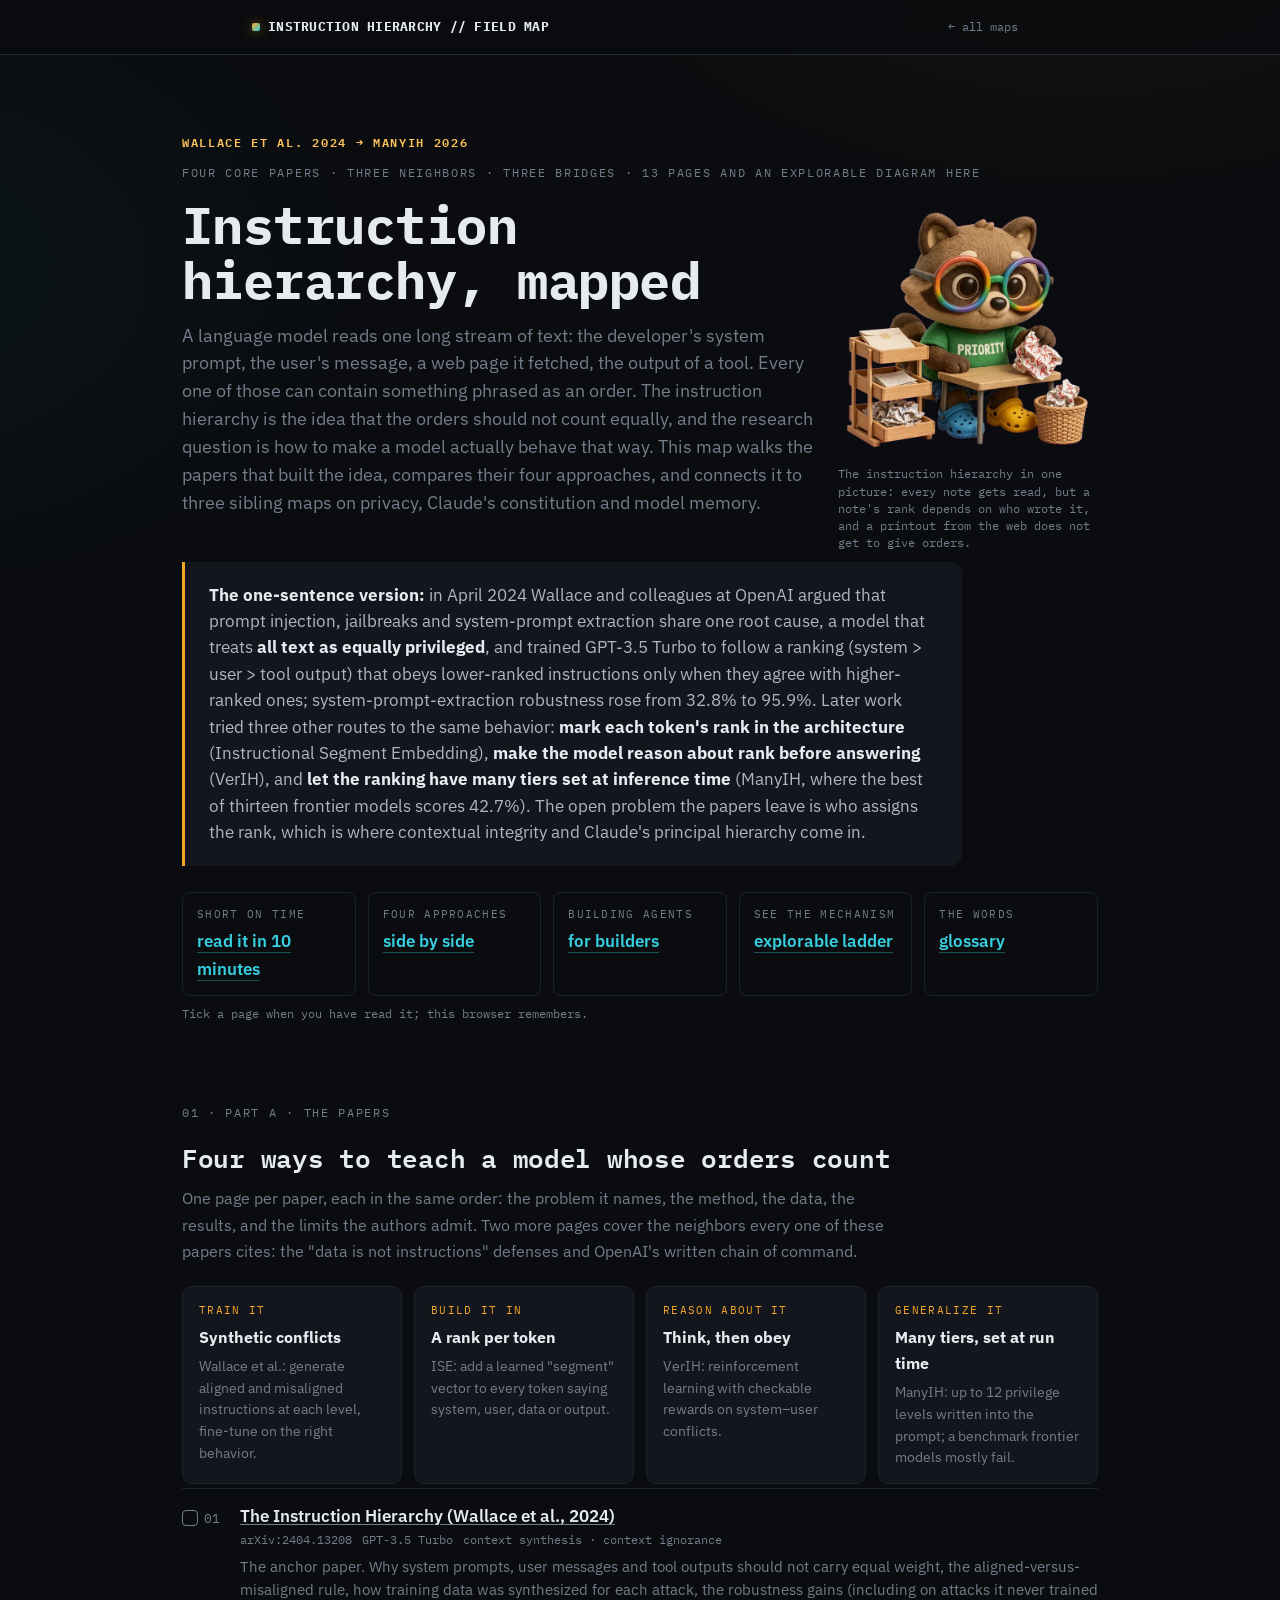
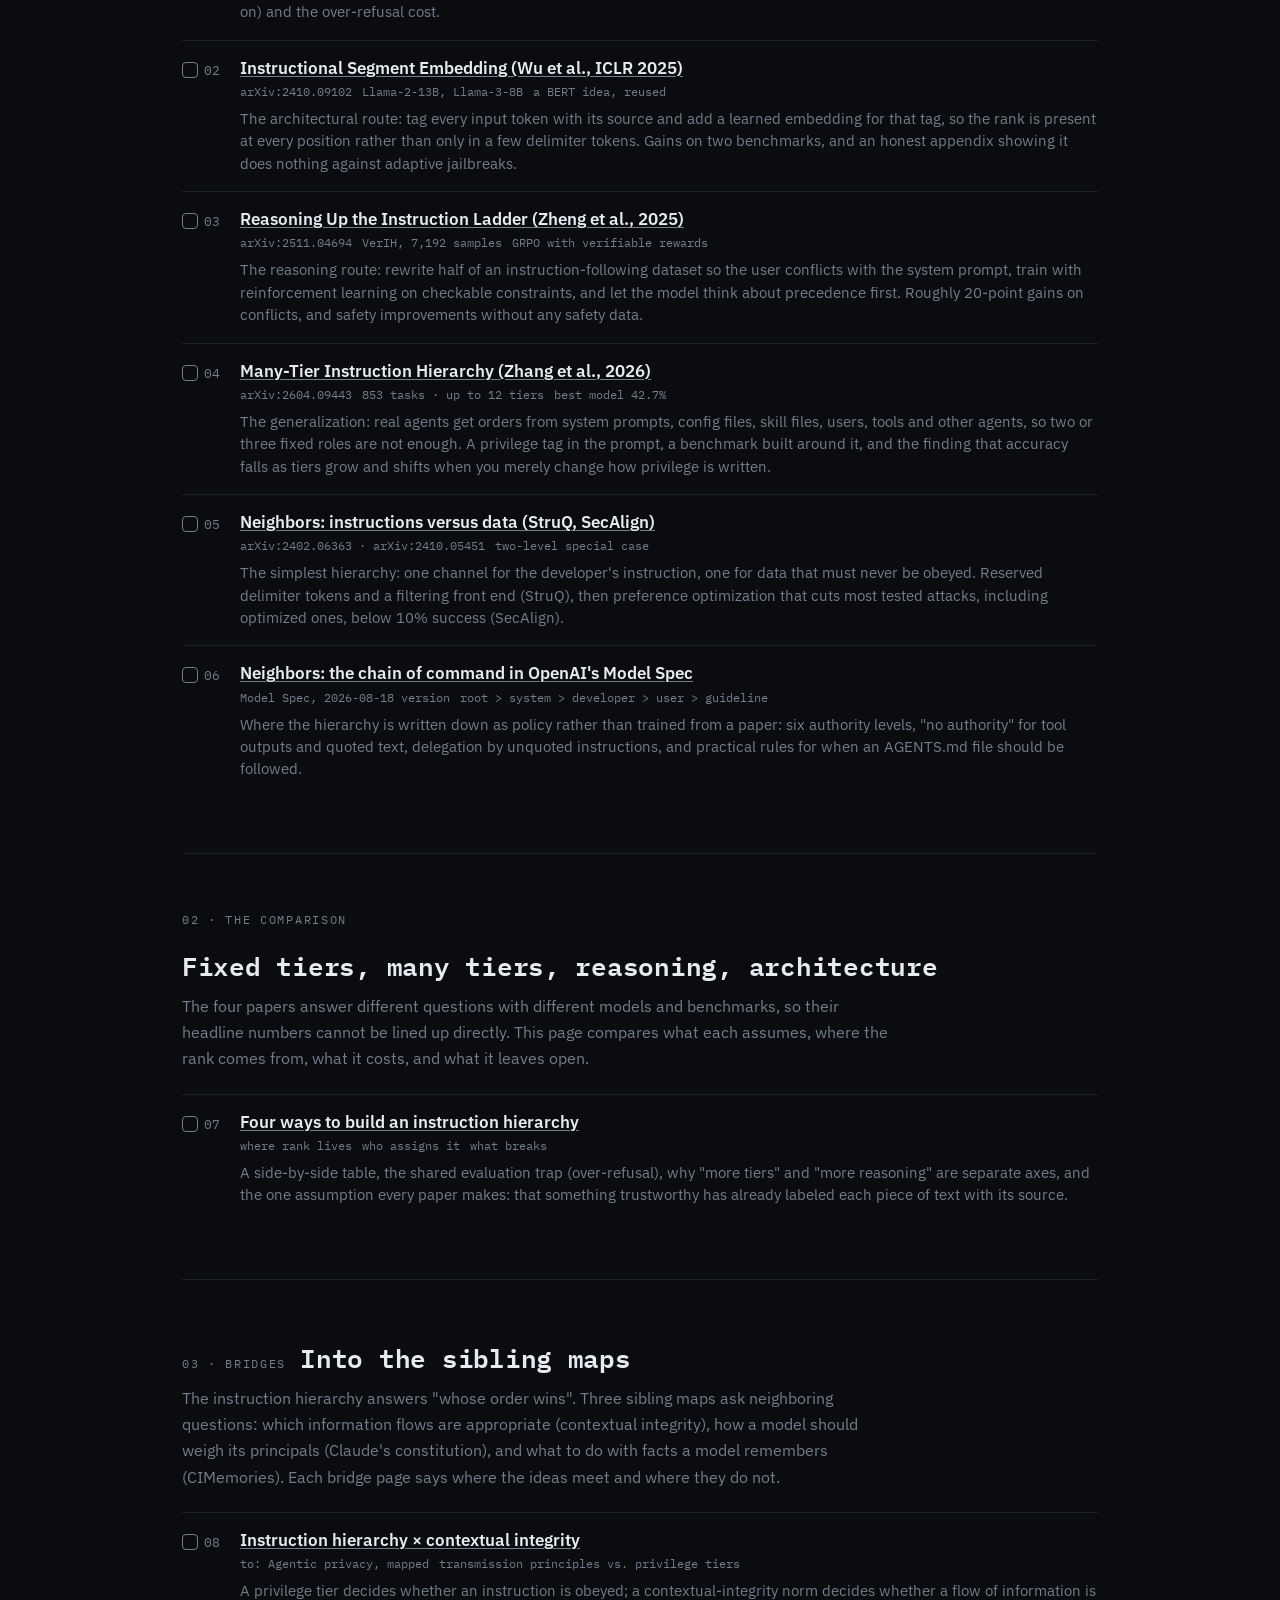
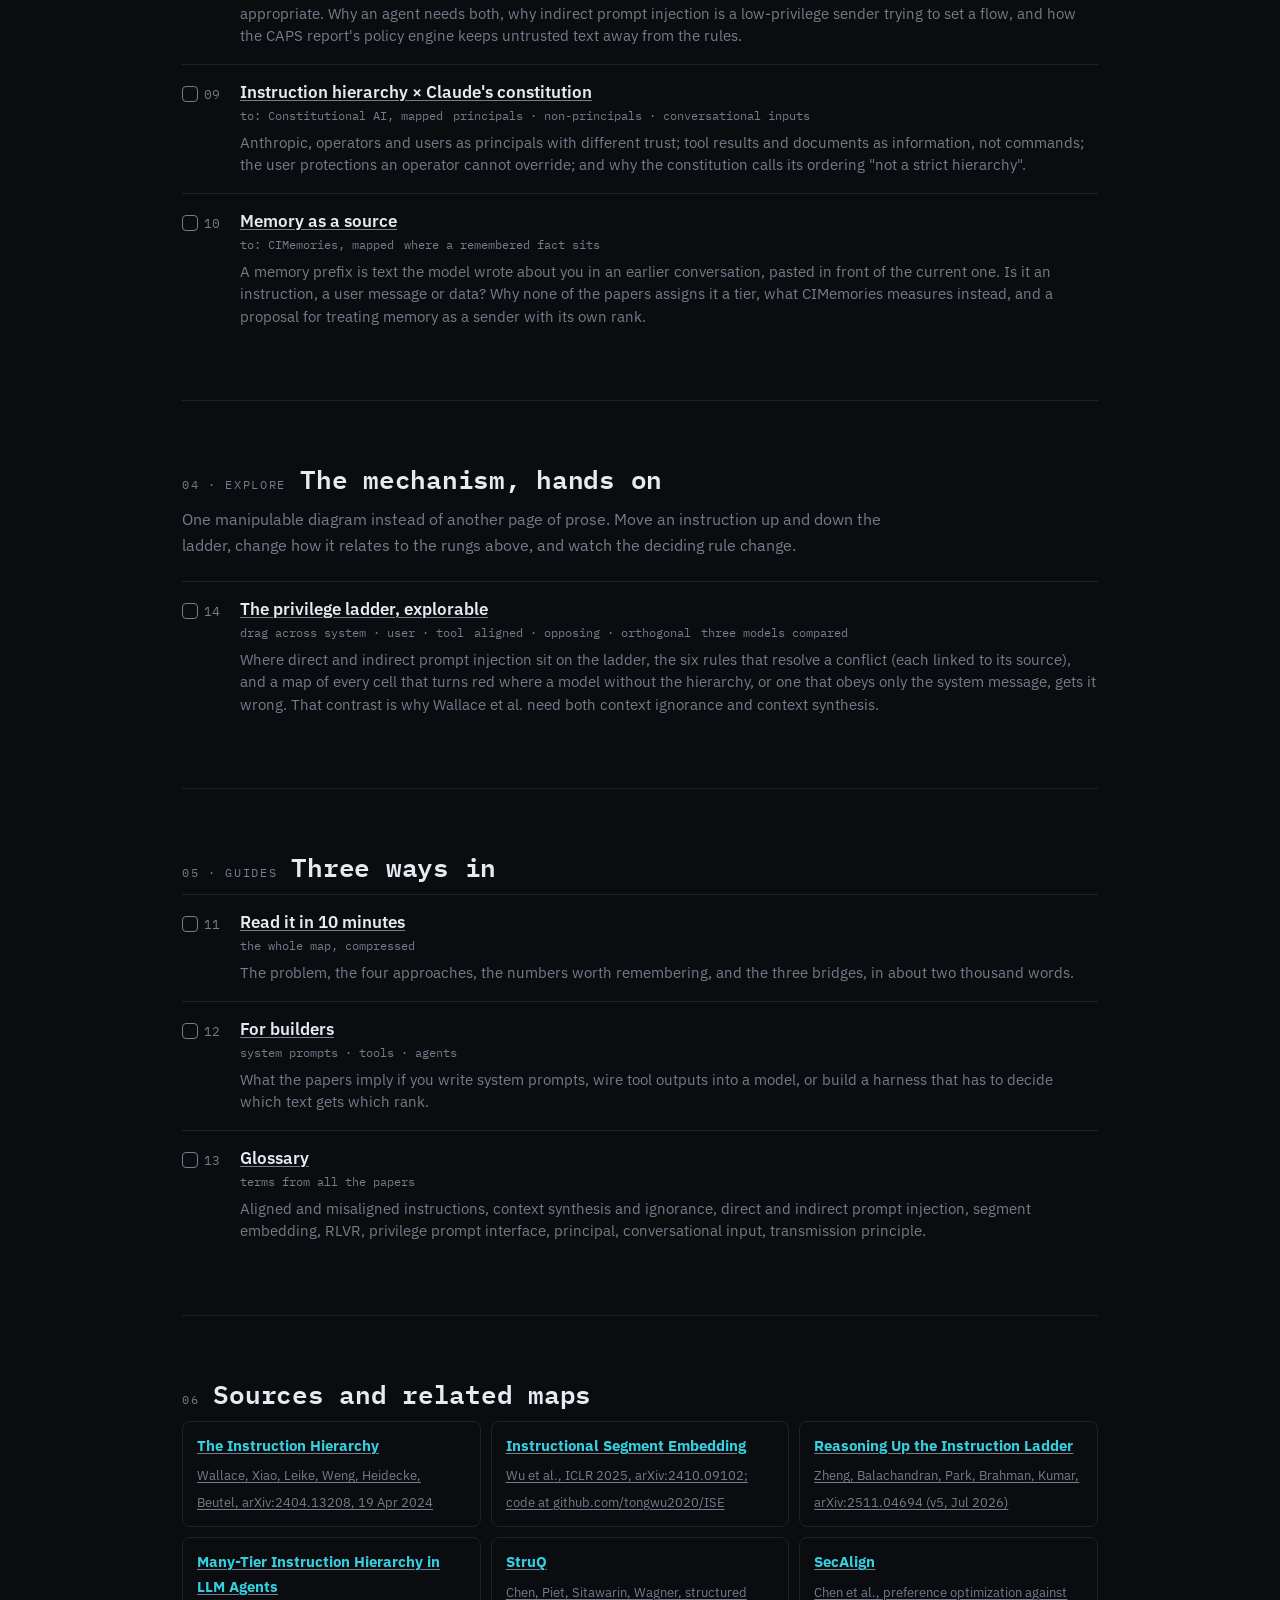
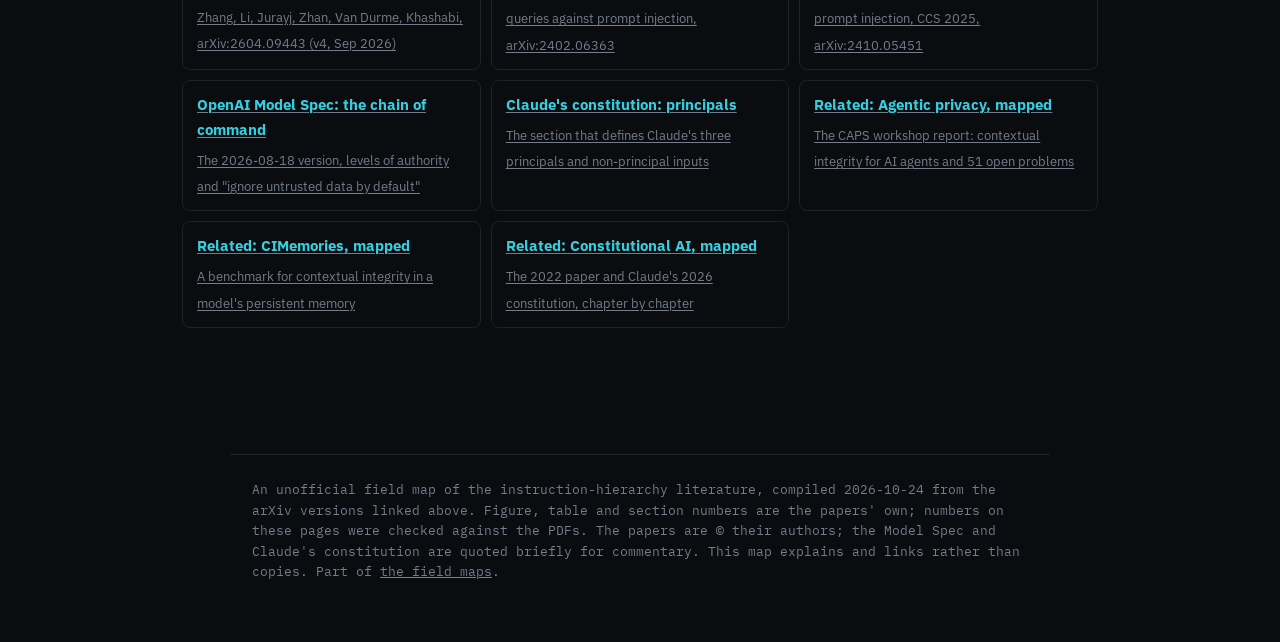
==== commit 9f6c8d2e: "Add explorable privilege ladder: drag an instruction across rungs, watch the rule decide A manipulab" ====
--- a/index.html
+++ b/index.html
@@ -60,7 +60,7 @@
 </div></header>
 <main>
   <div class="hero">
-    <div class="eyebrow"><span class="box wb mono">WALLACE ET AL. 2024 &rarr; MANYIH 2026</span><span class="mono">four core papers &middot; three neighbors &middot; three bridges &middot; 13 pages here</span></div>
+    <div class="eyebrow"><span class="box wb mono">WALLACE ET AL. 2024 &rarr; MANYIH 2026</span><span class="mono">four core papers &middot; three neighbors &middot; three bridges &middot; 13 pages and an explorable diagram here</span></div>
 
   <figure class="fig hero-fig bare"><button type="button" class="media" aria-label="Enlarge figure: A plush raccoon in a PRIORITY t-shirt sorts paper notes into three trays stacked like a ladder: a sealed memo on top, a handwritten note in the middle, crumpled web printouts at the bottom, one of which it drops into a bin."><img src="img/raccoon-ladder-of-notes.webp" alt="A plush raccoon in a PRIORITY t-shirt sorts paper notes into three trays stacked like a ladder: a sealed memo on top, a handwritten note in the middle, crumpled web printouts at the bottom, one of which it drops into a bin." width="640" height="640" loading="lazy"></button><figcaption>The instruction hierarchy in one picture: every note gets read, but a note's rank depends on who wrote it, and a printout from the web does not get to give orders.</figcaption></figure>
     <h1>Instruction hierarchy, mapped</h1>
@@ -74,6 +74,7 @@
       <div class="fact"><div class="k">Short on time</div><div class="v"><a class="lnk" href="guide/ten-minutes.html">read it in 10 minutes</a></div></div>
       <div class="fact"><div class="k">Four approaches</div><div class="v"><a class="lnk" href="compare.html">side by side</a></div></div>
       <div class="fact"><div class="k">Building agents</div><div class="v"><a class="lnk" href="guide/for-builders.html">for builders</a></div></div>
+      <div class="fact"><div class="k">See the mechanism</div><div class="v"><a class="lnk" href="ladder.html">explorable ladder</a></div></div>
       <div class="fact"><div class="k">The words</div><div class="v"><a class="lnk" href="guide/glossary.html">glossary</a></div></div>
     </div>
     <p class="progress" id="progress">Tick a page when you have read it; this browser remembers.</p>
@@ -110,15 +111,21 @@
     <div class="row"><div class="num"><span class="check" data-p="c03"></span>10</div><div><div class="name"><a href="bridge/memory.html">Memory as a source</a></div><div class="meta"><span>to: CIMemories, mapped</span><span>where a remembered fact sits</span></div><div class="desc">A memory prefix is text the model wrote about you in an earlier conversation, pasted in front of the current one. Is it an instruction, a user message or data? Why none of the papers assigns it a tier, what CIMemories measures instead, and a proposal for treating memory as a sender with its own rank.</div></div></div>
   </section>
 
+  <section id="explore" class="amber">
+    <div class="arc-head"><span class="idx">04 &middot; EXPLORE</span><h2>The mechanism, hands on</h2></div>
+    <p class="arc-sub">One manipulable diagram instead of another page of prose. Move an instruction up and down the ladder, change how it relates to the rungs above, and watch the deciding rule change.</p>
+    <div class="row"><div class="num"><span class="check" data-p="x01"></span>14</div><div><div class="name"><a href="ladder.html">The privilege ladder, explorable</a></div><div class="meta"><span>drag across system &middot; user &middot; tool</span><span>aligned &middot; opposing &middot; orthogonal</span><span>three models compared</span></div><div class="desc">Where direct and indirect prompt injection sit on the ladder, the six rules that resolve a conflict (each linked to its source), and a map of every cell that turns red where a model without the hierarchy, or one that obeys only the system message, gets it wrong. That contrast is why Wallace et al. need both context ignorance and context synthesis.</div></div></div>
+  </section>
+
   <section id="guides" class="amber">
-    <div class="arc-head"><span class="idx">04 &middot; GUIDES</span><h2>Three ways in</h2></div>
+    <div class="arc-head"><span class="idx">05 &middot; GUIDES</span><h2>Three ways in</h2></div>
     <div class="row"><div class="num"><span class="check" data-p="g01"></span>11</div><div><div class="name"><a href="guide/ten-minutes.html">Read it in 10 minutes</a></div><div class="meta"><span>the whole map, compressed</span></div><div class="desc">The problem, the four approaches, the numbers worth remembering, and the three bridges, in about two thousand words.</div></div></div>
     <div class="row"><div class="num"><span class="check" data-p="g02"></span>12</div><div><div class="name"><a href="guide/for-builders.html">For builders</a></div><div class="meta"><span>system prompts &middot; tools &middot; agents</span></div><div class="desc">What the papers imply if you write system prompts, wire tool outputs into a model, or build a harness that has to decide which text gets which rank.</div></div></div>
     <div class="row"><div class="num"><span class="check" data-p="g03"></span>13</div><div><div class="name"><a href="guide/glossary.html">Glossary</a></div><div class="meta"><span>terms from all the papers</span></div><div class="desc">Aligned and misaligned instructions, context synthesis and ignorance, direct and indirect prompt injection, segment embedding, RLVR, privilege prompt interface, principal, conversational input, transmission principle.</div></div></div>
   </section>
 
   <section id="refs">
-    <div class="arc-head"><span class="idx">05</span><h2>Sources and related maps</h2></div>
+    <div class="arc-head"><span class="idx">06</span><h2>Sources and related maps</h2></div>
     <div class="links">
       <a href="https://arxiv.org/abs/2404.13208" target="_blank" rel="noopener"><b>The Instruction Hierarchy</b><span>Wallace, Xiao, Leike, Weng, Heidecke, Beutel, arXiv:2404.13208, 19 Apr 2024</span></a>
       <a href="https://arxiv.org/abs/2410.09102" target="_blank" rel="noopener"><b>Instructional Segment Embedding</b><span>Wu et al., ICLR 2025, arXiv:2410.09102; code at github.com/tongwu2020/ISE</span></a>
--- a/paper.css
+++ b/paper.css
@@ -198,3 +198,68 @@
 main h2,main table.kv,main .scroll,main pre.code-block,main .flowrow,main .statgrid,main blockquote.q,main .callout,main .answer{clear:both}
 /* keep the long brand inside a 390px phone bar */
 @media (max-width:480px){.bar-in{padding:11px 16px;gap:8px}.bar .brand{font-size:11px;min-width:0;overflow:hidden;text-overflow:ellipsis}.bar .back{padding:6px 2px}main{padding-left:16px;padding-right:16px}}
+/* instruction-hierarchy map: long inline code wraps on phones */
+main code{font-family:"IBM Plex Mono",monospace;font-size:.88em;overflow-wrap:anywhere}
+
+
+/* explorable privilege ladder (ladder.html) */
+.lx-grid{display:grid;grid-template-columns:minmax(0,1.15fr) minmax(0,1fr);gap:22px;margin:26px 0 8px;align-items:start}
+.lx-ladder{display:grid;gap:10px;position:relative}
+.lx-rung{position:relative;border:1px solid var(--line);border-left:3px solid var(--def);border-radius:0 10px 10px 0;background:var(--panel);padding:10px 12px;cursor:pointer;transition:border-color .15s,background .15s}
+.lx-rung[data-l="1"]{border-left-color:var(--off);margin-left:14px}
+.lx-rung[data-l="2"]{border-left-color:var(--crit);margin-left:28px}
+.lx-rung.target{background:rgba(53,207,224,.08);border-color:var(--def)}
+.lx-head{display:flex;justify-content:space-between;gap:8px;flex-wrap:wrap;font-family:"IBM Plex Mono",monospace;font-size:11.5px}
+.lx-role{color:var(--ink);font-weight:600;letter-spacing:.06em;text-transform:uppercase}
+.lx-rank{color:var(--ink-dim)}
+.lx-base{font:12.5px/1.5 "IBM Plex Mono",monospace;color:var(--ink-dim);margin:6px 0 0;max-width:none}
+.lx-slot:not(:empty){margin-top:8px}
+.lx-inj{position:absolute;right:10px;bottom:-9px;font:10.5px "IBM Plex Mono",monospace;color:var(--crit);background:var(--bg);padding:0 6px;border:1px solid rgba(229,72,77,.4);border-radius:4px}
+.lx-card{background:rgba(245,165,36,.1);border:1px solid var(--off);border-radius:8px;padding:7px 10px 9px;cursor:grab;touch-action:none;user-select:none;position:relative;z-index:2;box-shadow:0 4px 18px rgba(0,0,0,.35)}
+.lx-card.dragging{cursor:grabbing;opacity:.92;transition:none}
+.lx-card.a-op,.lx-card.a-or{background:rgba(229,72,77,.1);border-color:var(--crit)}
+.lx-card:focus-visible{outline:2px solid var(--def);outline-offset:2px}
+.lx-card-top{display:flex;justify-content:space-between;align-items:center;gap:8px;font-size:10.5px;color:var(--ink-dim)}
+.lx-moves{display:flex;gap:4px}
+.lx-moves button{background:var(--panel-2);color:var(--ink);border:1px solid var(--line);border-radius:5px;width:30px;height:26px;font-size:14px;cursor:pointer}
+.lx-moves button:disabled{opacity:.3;cursor:default}
+.lx-card-text{font:600 13.5px/1.45 "IBM Plex Mono",monospace;color:var(--ink);margin-top:4px}
+.lx-ctl{margin:0 0 14px}
+.lx-ctl-h{font:11.5px "IBM Plex Mono",monospace;letter-spacing:.06em;text-transform:uppercase;color:var(--ink-dim);margin-bottom:6px;display:flex;gap:8px;flex-wrap:wrap;align-items:baseline}
+.lx-ctl-h .lnk{text-transform:none;letter-spacing:0;font-size:11.5px}
+.lx-pills{display:flex;flex-wrap:wrap;gap:6px}
+.lx-pills label{position:relative}
+.lx-pills input{position:absolute;opacity:0;inset:0;margin:0;cursor:pointer}
+.lx-pills span{display:inline-block;border:1px solid var(--line);border-radius:999px;padding:6px 12px;font-size:13.5px;color:var(--ink-mid);background:var(--panel)}
+.lx-pills input:checked+span{border-color:var(--off);color:var(--ink);background:rgba(245,165,36,.12)}
+.lx-pills input:focus-visible+span{outline:2px solid var(--def);outline-offset:2px}
+.lx-pills input:disabled+span{opacity:.35}
+.lx-na{font-size:12.5px;color:var(--ink-dim);margin:5px 0 0}
+.lx-out{border:1px solid var(--line);border-radius:10px;background:var(--panel);padding:13px 15px;margin-top:4px}
+.lx-tagline{display:flex;gap:10px;align-items:center;flex-wrap:wrap}
+.lx-where{font-size:11.5px;color:var(--ink-dim)}
+.tag.inj{color:var(--crit);border-color:rgba(229,72,77,.45);background:rgba(229,72,77,.08)}
+.lx-verdict{font:700 20px "IBM Plex Mono",monospace;margin:8px 0 4px}
+.lx-verdict.ok{color:#5BD68A} .lx-verdict.warn{color:var(--off-bright)} .lx-verdict.ask{color:var(--def)} .lx-verdict.bad{color:var(--crit)}
+.lx-do{font-size:14.5px;margin-bottom:8px}
+.lx-bad{font-size:14px;border-left:2px solid var(--crit);padding-left:10px}
+.lx-rule{font-size:13.5px;margin:0}
+.lx-rules{padding-left:0;list-style:none;counter-reset:r;margin:8px 0 10px}
+.lx-rules li{counter-increment:r;padding:9px 12px 9px 40px;border:1px solid var(--line-soft);border-radius:8px;margin:6px 0;font-size:14px;max-width:none;transition:.15s}
+.lx-rules li::before{content:counter(r);left:13px;top:9px;font:600 13px "IBM Plex Mono",monospace;color:var(--ink-dim)}
+.lx-rules li b{color:var(--ink-mid)}
+.lx-rules li.lit{border-color:var(--off);background:rgba(245,165,36,.08)}
+.lx-rules li.lit::before{color:var(--off)} .lx-rules li.lit b{color:var(--ink)}
+.lx-map{display:grid;grid-template-columns:auto repeat(3,minmax(0,1fr));gap:6px;margin:12px 0 16px}
+.lx-mh{font-size:11px;color:var(--ink-dim);text-transform:uppercase;letter-spacing:.06em;align-self:end;padding:0 2px 2px}
+.lx-mrow{align-self:center;padding-right:6px}
+.lx-cell{text-align:left;border:1px solid var(--line);border-radius:8px;background:var(--panel);color:var(--ink-mid);padding:8px 9px;cursor:pointer;font:inherit;min-width:0}
+.lx-cell.span3{grid-column:span 3}
+.lx-cell b{display:block;font:600 12.5px "IBM Plex Mono",monospace;margin-bottom:2px}
+.lx-cell span{font-size:12px;color:var(--ink-dim);overflow-wrap:anywhere}
+.lx-cell.ok b{color:#5BD68A} .lx-cell.warn b{color:var(--off-bright)} .lx-cell.ask b{color:var(--def)}
+.lx-cell.bad{border-color:var(--crit);background:rgba(229,72,77,.09)} .lx-cell.bad b{color:var(--crit)}
+.lx-cell.cur{outline:2px solid var(--off);outline-offset:1px}
+.lx-cell:hover{border-color:var(--def)}
+@media (max-width:760px){.lx-grid{grid-template-columns:1fr}}
+@media (max-width:480px){.lx-rung[data-l="1"]{margin-left:8px}.lx-rung[data-l="2"]{margin-left:16px}.lx-map{grid-template-columns:52px repeat(3,minmax(0,1fr));gap:4px}.lx-cell{padding:6px}.lx-cell b{font-size:11.5px}.lx-cell span{font-size:11px}.lx-mrow{font-size:10px;padding-right:2px}}
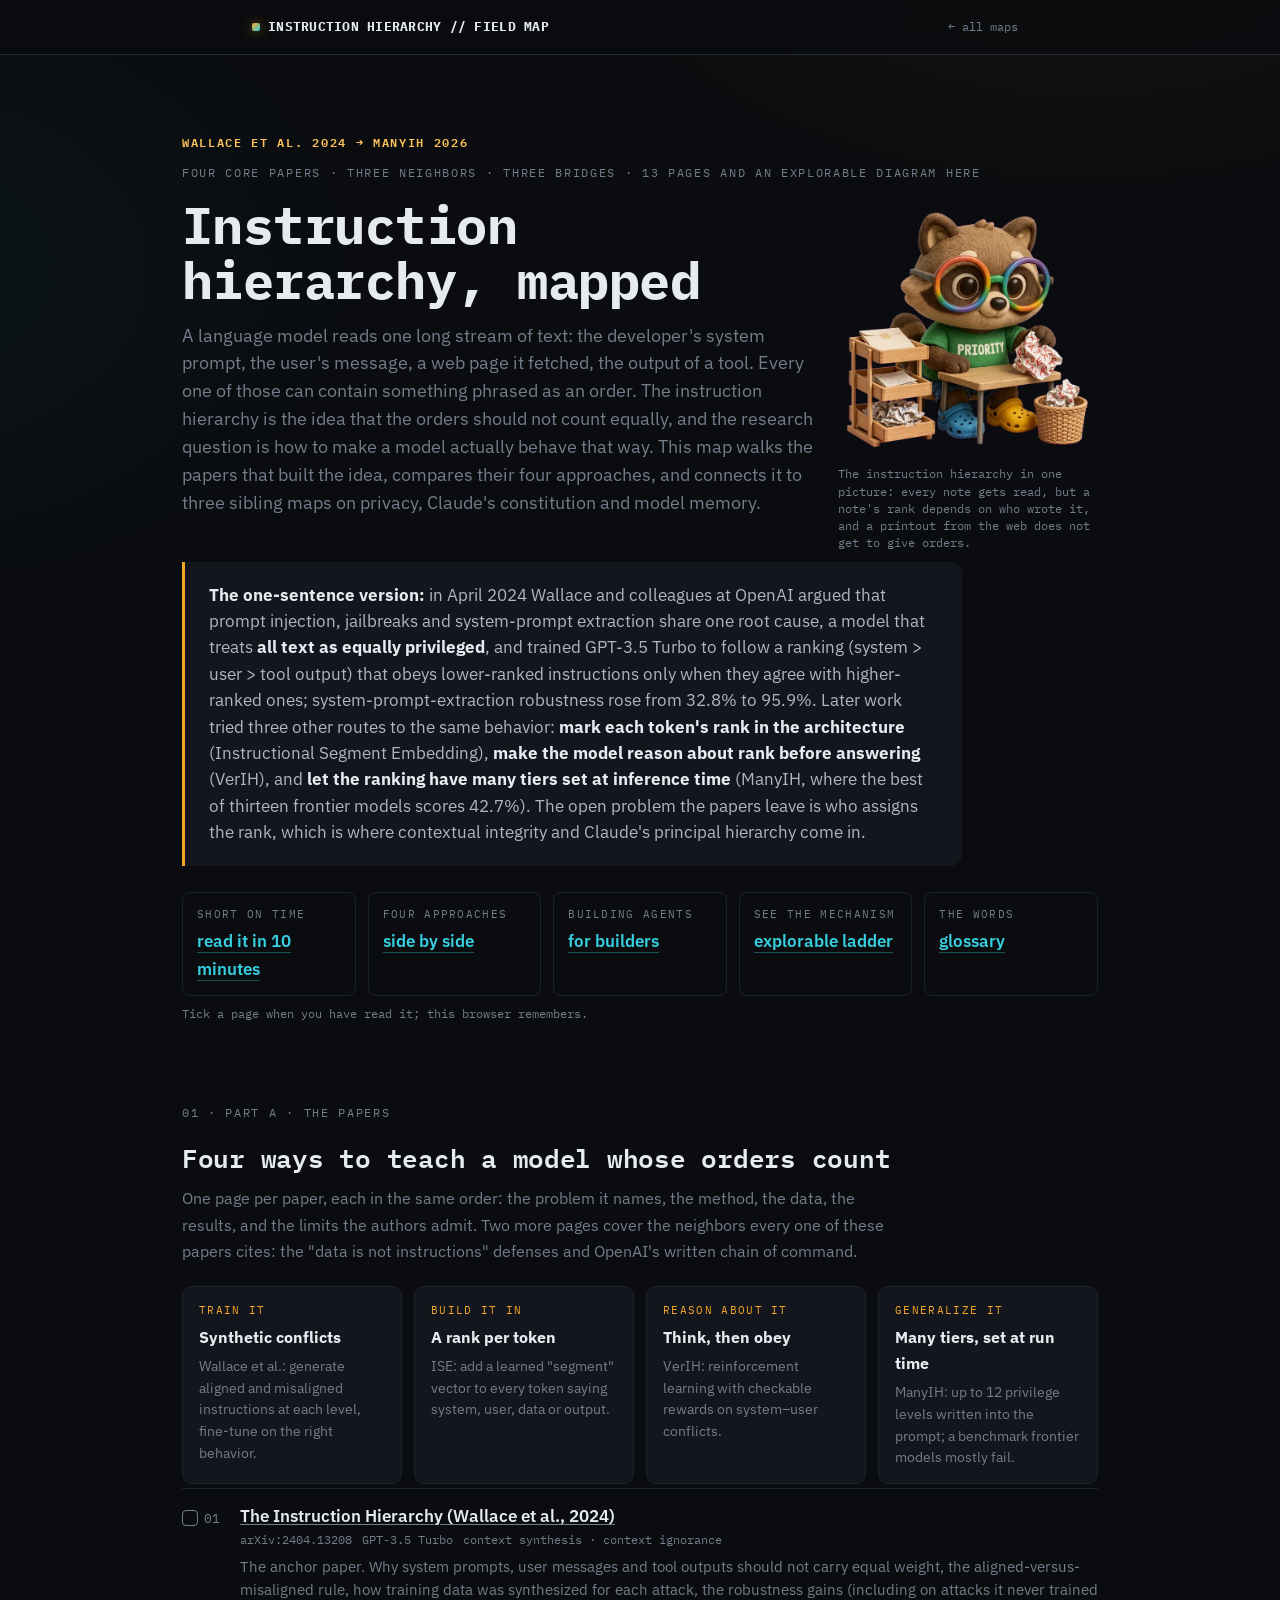
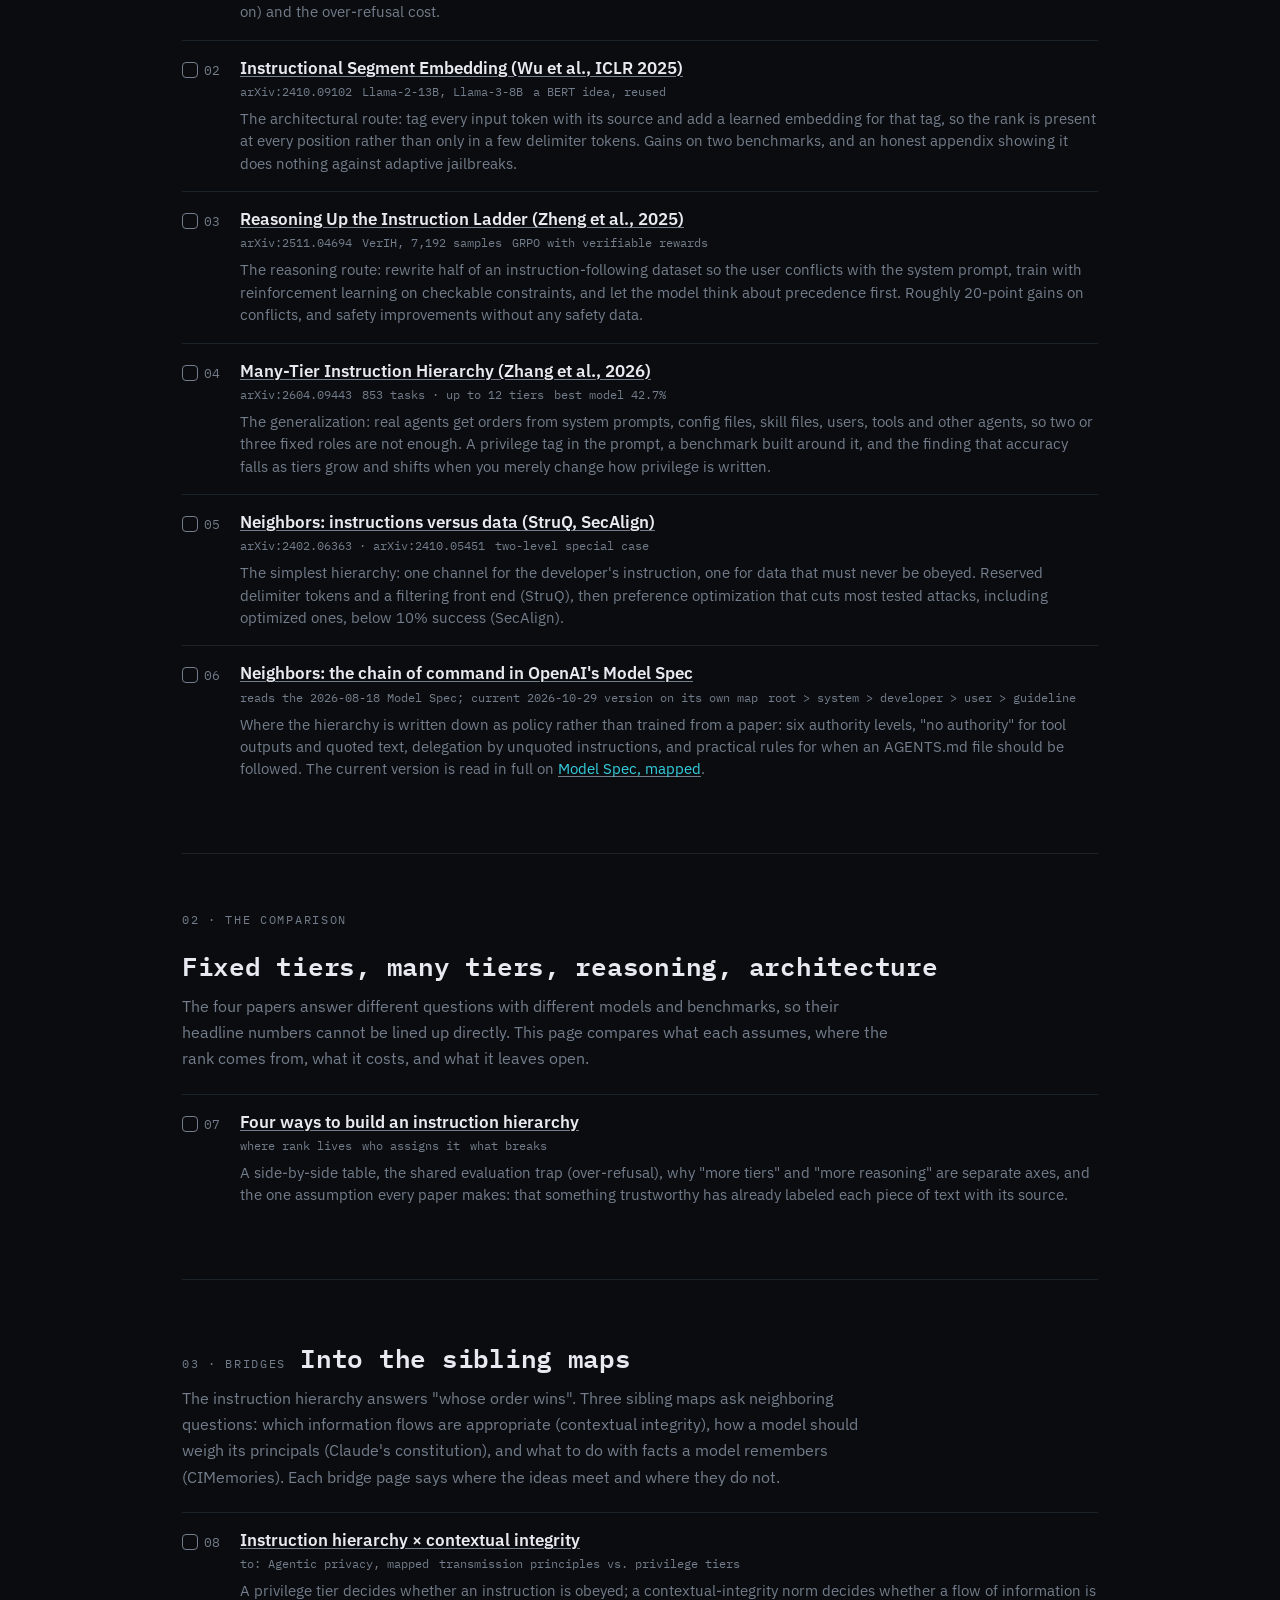
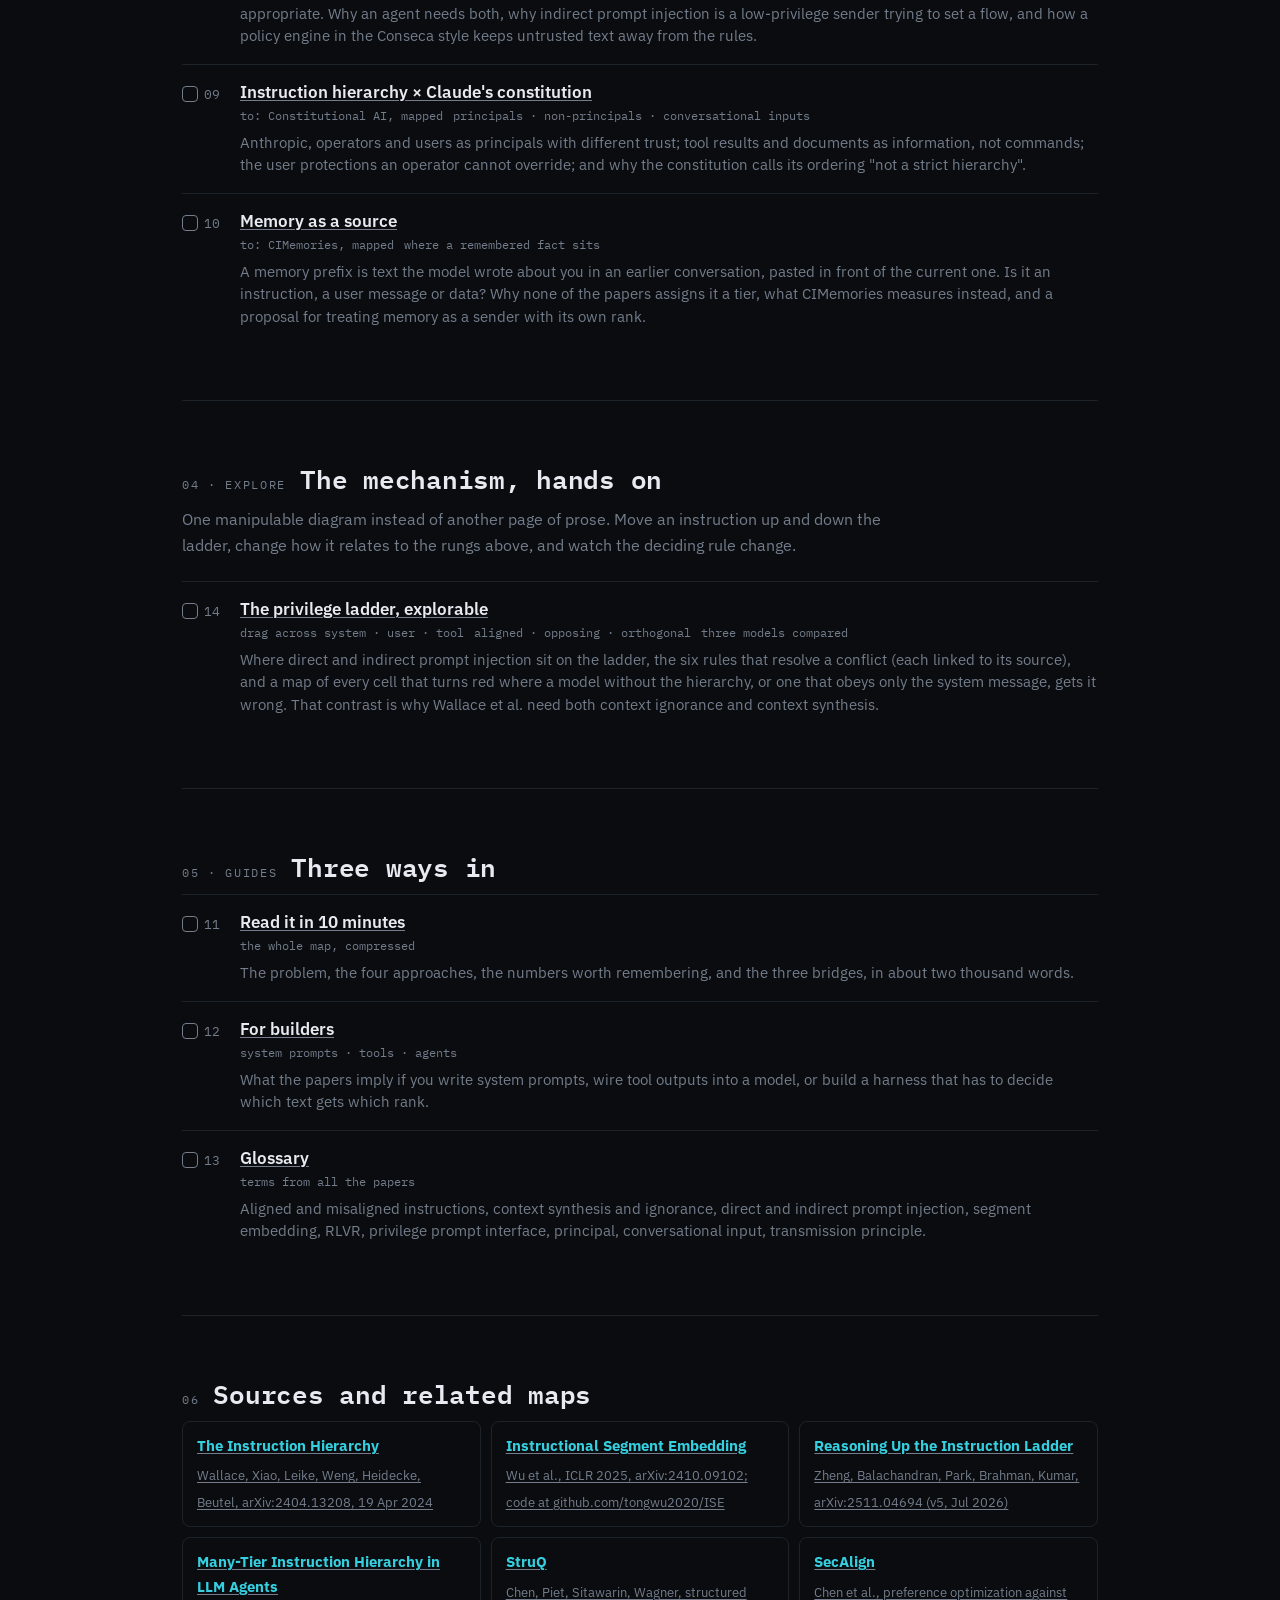
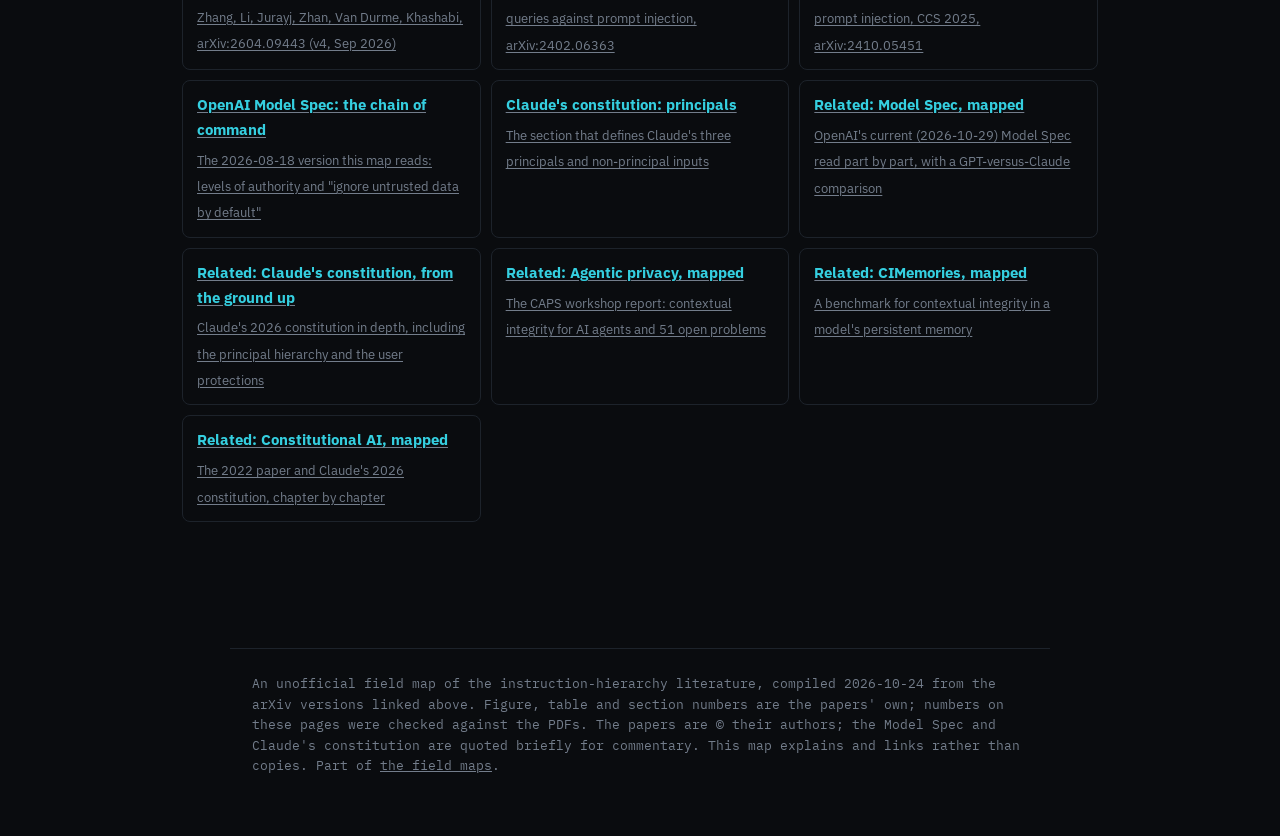
==== commit 9ce526d4: "Cleanup: label the 2026-08-18 Model Spec, add sibling-map links, align glossary - paper/model-spec, " ====
--- a/index.html
+++ b/index.html
@@ -94,7 +94,7 @@
     <div class="row"><div class="num"><span class="check" data-p="a03"></span>03</div><div><div class="name"><a href="paper/reasoning-ladder.html">Reasoning Up the Instruction Ladder (Zheng et al., 2025)</a></div><div class="meta"><span>arXiv:2511.04694</span><span>VerIH, 7,192 samples</span><span>GRPO with verifiable rewards</span></div><div class="desc">The reasoning route: rewrite half of an instruction-following dataset so the user conflicts with the system prompt, train with reinforcement learning on checkable constraints, and let the model think about precedence first. Roughly 20-point gains on conflicts, and safety improvements without any safety data.</div></div></div>
     <div class="row"><div class="num"><span class="check" data-p="a04"></span>04</div><div><div class="name"><a href="paper/many-tier.html">Many-Tier Instruction Hierarchy (Zhang et al., 2026)</a></div><div class="meta"><span>arXiv:2604.09443</span><span>853 tasks &middot; up to 12 tiers</span><span>best model 42.7%</span></div><div class="desc">The generalization: real agents get orders from system prompts, config files, skill files, users, tools and other agents, so two or three fixed roles are not enough. A privilege tag in the prompt, a benchmark built around it, and the finding that accuracy falls as tiers grow and shifts when you merely change how privilege is written.</div></div></div>
     <div class="row"><div class="num"><span class="check" data-p="a05"></span>05</div><div><div class="name"><a href="paper/data-channel.html">Neighbors: instructions versus data (StruQ, SecAlign)</a></div><div class="meta"><span>arXiv:2402.06363 &middot; arXiv:2410.05451</span><span>two-level special case</span></div><div class="desc">The simplest hierarchy: one channel for the developer's instruction, one for data that must never be obeyed. Reserved delimiter tokens and a filtering front end (StruQ), then preference optimization that cuts most tested attacks, including optimized ones, below 10% success (SecAlign).</div></div></div>
-    <div class="row"><div class="num"><span class="check" data-p="a06"></span>06</div><div><div class="name"><a href="paper/model-spec.html">Neighbors: the chain of command in OpenAI's Model Spec</a></div><div class="meta"><span>Model Spec, 2026-08-18 version</span><span>root &gt; system &gt; developer &gt; user &gt; guideline</span></div><div class="desc">Where the hierarchy is written down as policy rather than trained from a paper: six authority levels, "no authority" for tool outputs and quoted text, delegation by unquoted instructions, and practical rules for when an AGENTS.md file should be followed.</div></div></div>
+    <div class="row"><div class="num"><span class="check" data-p="a06"></span>06</div><div><div class="name"><a href="paper/model-spec.html">Neighbors: the chain of command in OpenAI's Model Spec</a></div><div class="meta"><span>reads the 2026-08-18 Model Spec; current 2026-10-29 version on its own map</span><span>root &gt; system &gt; developer &gt; user &gt; guideline</span></div><div class="desc">Where the hierarchy is written down as policy rather than trained from a paper: six authority levels, "no authority" for tool outputs and quoted text, delegation by unquoted instructions, and practical rules for when an AGENTS.md file should be followed. The current version is read in full on <a href="https://idvorkin-ai-tools.github.io/model-spec-field-map/">Model Spec, mapped</a>.</div></div></div>
   </section>
 
   <section id="compare" class="amber">
@@ -106,7 +106,7 @@
   <section id="bridges" class="cyan">
     <div class="arc-head"><span class="idx">03 &middot; BRIDGES</span><h2>Into the sibling maps</h2></div>
     <p class="arc-sub">The instruction hierarchy answers "whose order wins". Three sibling maps ask neighboring questions: which information flows are appropriate (contextual integrity), how a model should weigh its principals (Claude's constitution), and what to do with facts a model remembers (CIMemories). Each bridge page says where the ideas meet and where they do not.</p>
-    <div class="row"><div class="num"><span class="check" data-p="c01"></span>08</div><div><div class="name"><a href="bridge/contextual-integrity.html">Instruction hierarchy &times; contextual integrity</a></div><div class="meta"><span>to: Agentic privacy, mapped</span><span>transmission principles vs. privilege tiers</span></div><div class="desc">A privilege tier decides whether an instruction is obeyed; a contextual-integrity norm decides whether a flow of information is appropriate. Why an agent needs both, why indirect prompt injection is a low-privilege sender trying to set a flow, and how the CAPS report's policy engine keeps untrusted text away from the rules.</div></div></div>
+    <div class="row"><div class="num"><span class="check" data-p="c01"></span>08</div><div><div class="name"><a href="bridge/contextual-integrity.html">Instruction hierarchy &times; contextual integrity</a></div><div class="meta"><span>to: Agentic privacy, mapped</span><span>transmission principles vs. privilege tiers</span></div><div class="desc">A privilege tier decides whether an instruction is obeyed; a contextual-integrity norm decides whether a flow of information is appropriate. Why an agent needs both, why indirect prompt injection is a low-privilege sender trying to set a flow, and how a policy engine in the Conseca style keeps untrusted text away from the rules.</div></div></div>
     <div class="row"><div class="num"><span class="check" data-p="c02"></span>09</div><div><div class="name"><a href="bridge/constitution.html">Instruction hierarchy &times; Claude's constitution</a></div><div class="meta"><span>to: Constitutional AI, mapped</span><span>principals &middot; non-principals &middot; conversational inputs</span></div><div class="desc">Anthropic, operators and users as principals with different trust; tool results and documents as information, not commands; the user protections an operator cannot override; and why the constitution calls its ordering "not a strict hierarchy".</div></div></div>
     <div class="row"><div class="num"><span class="check" data-p="c03"></span>10</div><div><div class="name"><a href="bridge/memory.html">Memory as a source</a></div><div class="meta"><span>to: CIMemories, mapped</span><span>where a remembered fact sits</span></div><div class="desc">A memory prefix is text the model wrote about you in an earlier conversation, pasted in front of the current one. Is it an instruction, a user message or data? Why none of the papers assigns it a tier, what CIMemories measures instead, and a proposal for treating memory as a sender with its own rank.</div></div></div>
   </section>
@@ -133,8 +133,10 @@
       <a href="https://arxiv.org/abs/2604.09443" target="_blank" rel="noopener"><b>Many-Tier Instruction Hierarchy in LLM Agents</b><span>Zhang, Li, Jurayj, Zhan, Van Durme, Khashabi, arXiv:2604.09443 (v4, Sep 2026)</span></a>
       <a href="https://arxiv.org/abs/2402.06363" target="_blank" rel="noopener"><b>StruQ</b><span>Chen, Piet, Sitawarin, Wagner, structured queries against prompt injection, arXiv:2402.06363</span></a>
       <a href="https://arxiv.org/abs/2410.05451" target="_blank" rel="noopener"><b>SecAlign</b><span>Chen et al., preference optimization against prompt injection, CCS 2025, arXiv:2410.05451</span></a>
-      <a href="https://model-spec.openai.com/2026-08-18.html#chain_of_command" target="_blank" rel="noopener"><b>OpenAI Model Spec: the chain of command</b><span>The 2026-08-18 version, levels of authority and "ignore untrusted data by default"</span></a>
+      <a href="https://model-spec.openai.com/2026-08-18.html#chain_of_command" target="_blank" rel="noopener"><b>OpenAI Model Spec: the chain of command</b><span>The 2026-08-18 version this map reads: levels of authority and "ignore untrusted data by default"</span></a>
       <a href="https://www.anthropic.com/constitution#what-constitutes-genuine-helpfulness" target="_blank" rel="noopener"><b>Claude's constitution: principals</b><span>The section that defines Claude's three principals and non-principal inputs</span></a>
+      <a href="https://idvorkin-ai-tools.github.io/model-spec-field-map/" target="_blank" rel="noopener"><b>Related: Model Spec, mapped</b><span>OpenAI's current (2026-10-29) Model Spec read part by part, with a GPT-versus-Claude comparison</span></a>
+      <a href="https://idvorkin-ai-tools.github.io/claude-constitution-field-map/" target="_blank" rel="noopener"><b>Related: Claude's constitution, from the ground up</b><span>Claude's 2026 constitution in depth, including the principal hierarchy and the user protections</span></a>
       <a href="https://idvorkin-ai-tools.github.io/agentic-privacy-field-map/" target="_blank" rel="noopener"><b>Related: Agentic privacy, mapped</b><span>The CAPS workshop report: contextual integrity for AI agents and 51 open problems</span></a>
       <a href="https://idvorkin-ai-tools.github.io/cimemories-field-map/" target="_blank" rel="noopener"><b>Related: CIMemories, mapped</b><span>A benchmark for contextual integrity in a model's persistent memory</span></a>
       <a href="https://idvorkin-ai-tools.github.io/constitutional-ai-field-map/" target="_blank" rel="noopener"><b>Related: Constitutional AI, mapped</b><span>The 2022 paper and Claude's 2026 constitution, chapter by chapter</span></a>
@@ -171,5 +173,7 @@
 })();
 </script>
 <script src="fig.js" defer></script>
+<!-- Private comments mode, inert unless ?annotate=1 (see assets/annotate.js in idvorkin-ai-tools.github.io) -->
+<script src="https://idvorkin-ai-tools.github.io/assets/annotate.js" defer></script>
 </body>
 </html>
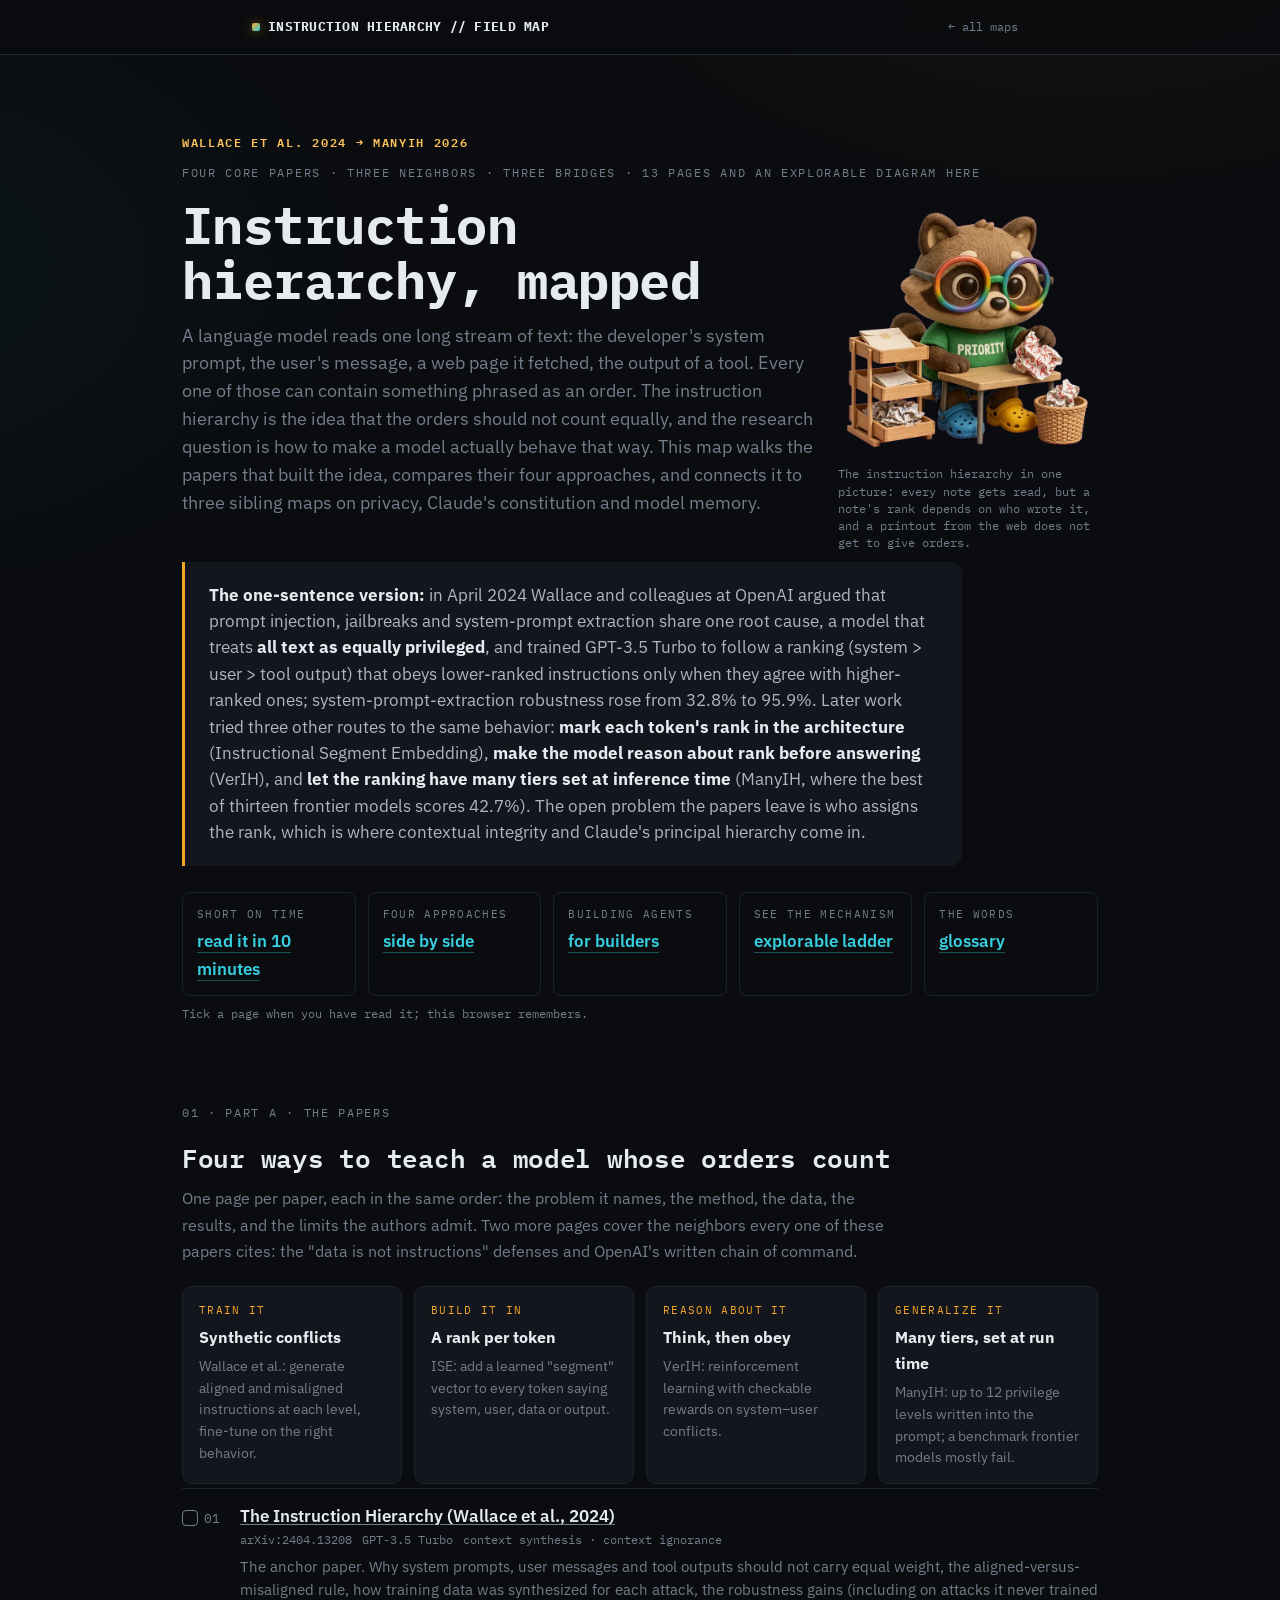
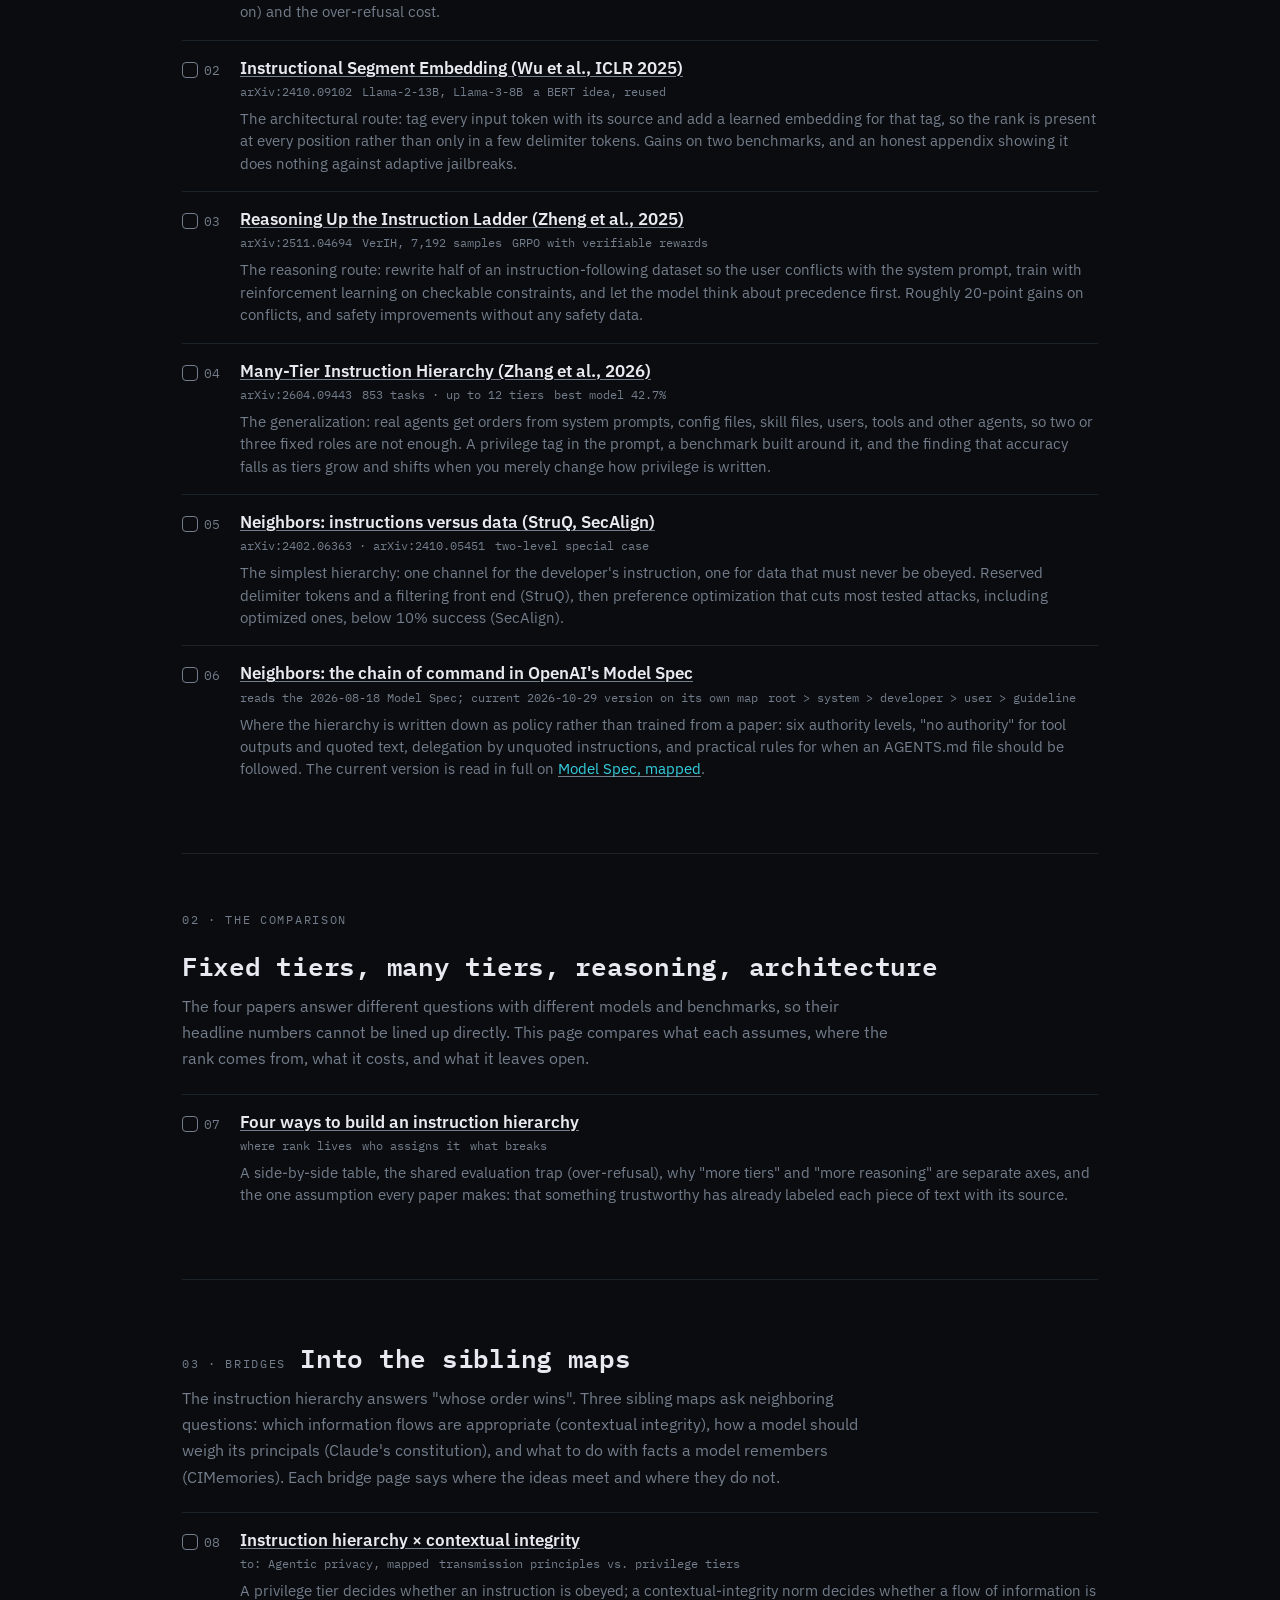
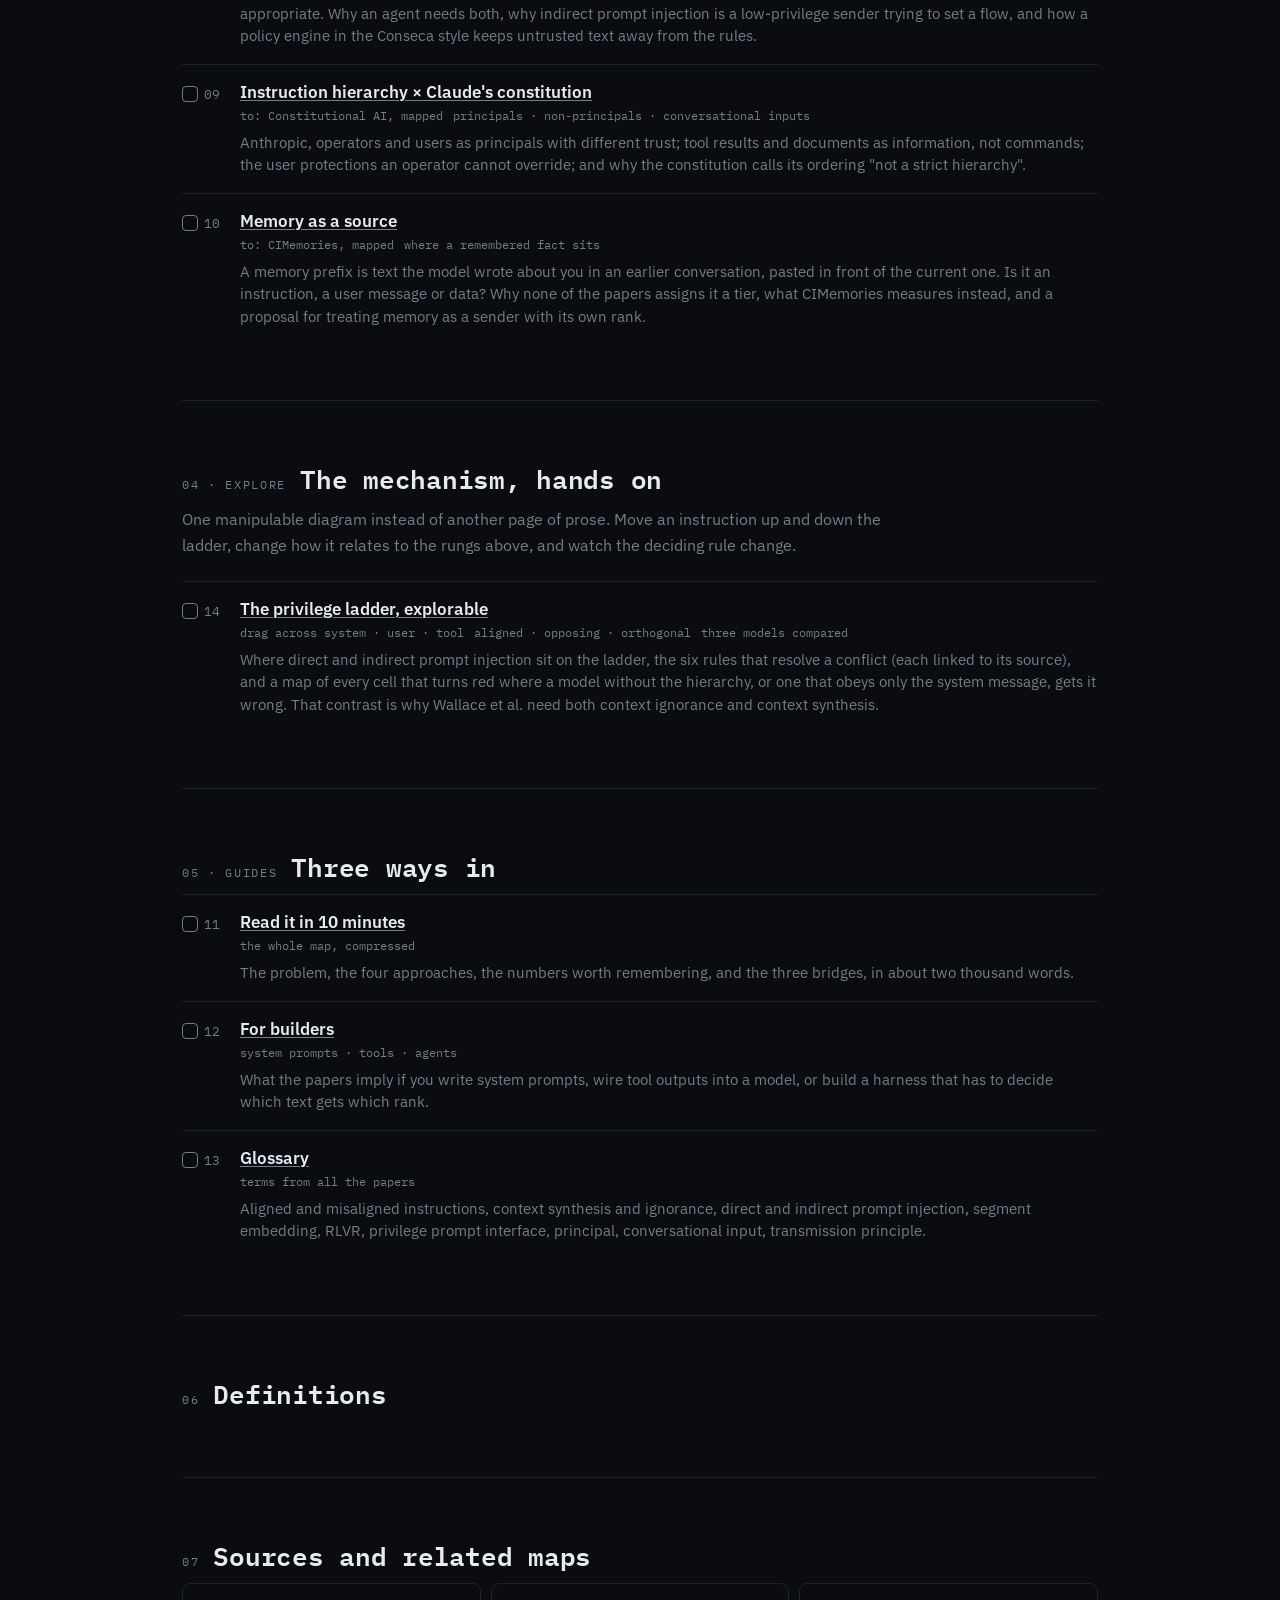
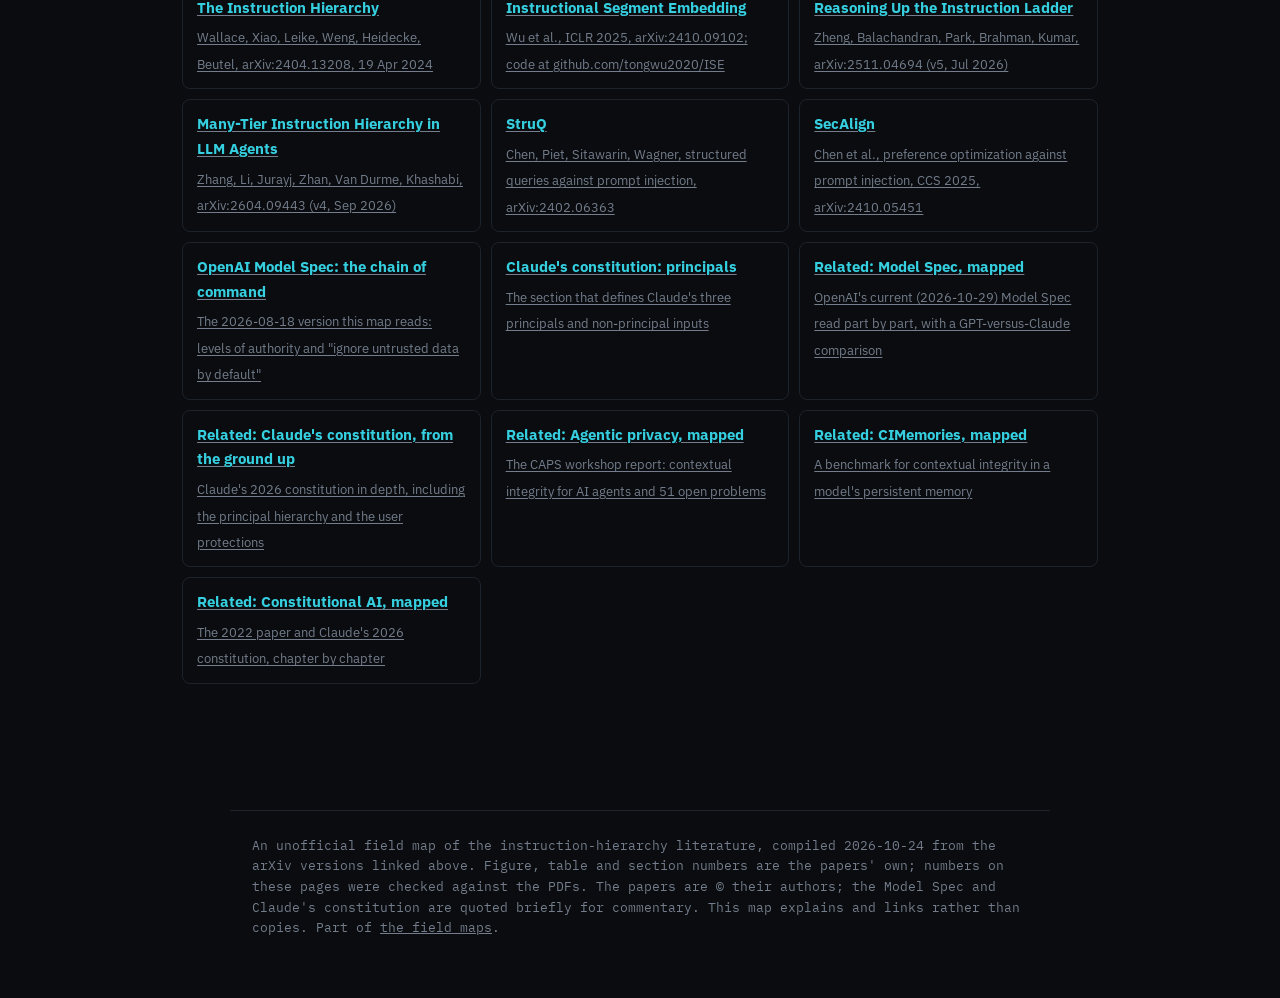
==== commit 7a2d99ef: "Modes and definitions: term boxes, Definitions lists, three-register openers - load the shared terms" ====
--- a/index.html
+++ b/index.html
@@ -52,6 +52,8 @@
   .dim p{font-size:14px;color:var(--ink-dim);margin:0;line-height:1.55}
   @media (max-width:560px){.row{grid-template-columns:34px 1fr;gap:10px}}
 </style>
+<script>try{var m=localStorage.getItem('aitools-mode')||localStorage.getItem('llm-judges-mode');if(m==='tech'||m==='eli5')document.documentElement.setAttribute('data-'+m,'on')}catch(e){}</script>
+<style>html:is([data-tech="on"],[data-eli5="on"]) .plain-only,html:not([data-tech="on"]) .tech-only,html:not([data-eli5="on"]) .eli5-only,html[data-tech="on"] .no-tech{display:none!important}</style>
 </head>
 <body>
 <header class="bar"><div class="bar-in">
@@ -64,11 +66,13 @@
 
   <figure class="fig hero-fig bare"><button type="button" class="media" aria-label="Enlarge figure: A plush raccoon in a PRIORITY t-shirt sorts paper notes into three trays stacked like a ladder: a sealed memo on top, a handwritten note in the middle, crumpled web printouts at the bottom, one of which it drops into a bin."><img src="img/raccoon-ladder-of-notes.webp" alt="A plush raccoon in a PRIORITY t-shirt sorts paper notes into three trays stacked like a ladder: a sealed memo on top, a handwritten note in the middle, crumpled web printouts at the bottom, one of which it drops into a bin." width="640" height="640" loading="lazy"></button><figcaption>The instruction hierarchy in one picture: every note gets read, but a note's rank depends on who wrote it, and a printout from the web does not get to give orders.</figcaption></figure>
     <h1>Instruction hierarchy, mapped</h1>
-    <p class="sub">A language model reads one long stream of text: the developer's system prompt, the user's message, a web page it fetched, the output of a tool. Every one of those can contain something phrased as an order. The instruction hierarchy is the idea that the orders should not count equally, and the research question is how to make a model actually behave that way. This map walks the papers that built the idea, compares their four approaches, and connects it to three sibling maps on privacy, Claude's constitution and model memory.</p>
+    <p class="sub">A language model reads one long stream of text: the developer's <span class="term" data-term="system-prompt">system prompt</span>, the user's message, a web page it fetched, the output of a tool. Every one of those can contain something phrased as an order. The instruction hierarchy is the idea that the orders should not count equally, and the research question is how to make a model actually behave that way. This map walks the papers that built the idea, compares their four approaches, and connects it to three sibling maps on privacy, Claude's constitution and model memory.</p>
 
-    <div class="answer">
+    <div class="answer plain-only">
       <b>The one-sentence version:</b> in April 2024 Wallace and colleagues at OpenAI argued that prompt injection, jailbreaks and system-prompt extraction share one root cause, a model that treats <b>all text as equally privileged</b>, and trained GPT-3.5 Turbo to follow a ranking (system &gt; user &gt; tool output) that obeys lower-ranked instructions only when they agree with higher-ranked ones; system-prompt-extraction robustness rose from 32.8% to 95.9%. Later work tried three other routes to the same behavior: <b>mark each token's rank in the architecture</b> (Instructional Segment Embedding), <b>make the model reason about rank before answering</b> (VerIH), and <b>let the ranking have many tiers set at inference time</b> (ManyIH, where the best of thirteen frontier models scores 42.7%). The open problem the papers leave is who assigns the rank, which is where contextual integrity and Claude's principal hierarchy come in.
     </div>
+    <div class="answer tech-only"><b>Technically:</b> an instruction hierarchy is a ranking of input sources (system &gt; user &gt; tool output) plus a conflict rule: a lower-ranked instruction is carried out only if it is aligned with the higher-ranked ones, and is otherwise ignored, or refused when no compliant answer exists. Wallace et al. (2024) trained it into GPT-3.5 Turbo with synthetic aligned and misaligned data (system-prompt-extraction robustness 32.8% &rarr; 95.9%). ISE stores rank in a learned per-token segment embedding, VerIH trains precedence reasoning with GRPO on 7,192 system&ndash;user examples, and ManyIH moves rank into inference-time tags with up to 12 tiers (best model 42.7%).</div>
+    <div class="answer eli5-only"><b>Like you're five:</b> a robot helper gets notes from three places: the shop owner, the customer, and scraps of paper it finds lying around. Every note says "do this!" The instruction hierarchy teaches the robot to listen to the shop owner first, then the customer, and never to take orders from a scrap of paper it found on the floor.</div>
 
     <div class="facts">
       <div class="fact"><div class="k">Short on time</div><div class="v"><a class="lnk" href="guide/ten-minutes.html">read it in 10 minutes</a></div></div>
@@ -82,12 +86,12 @@
 
   <section id="papers" class="amber">
     <div class="arc-head"><span class="idx">01 &middot; PART A &middot; THE PAPERS</span><h2>Four ways to teach a model whose orders count</h2></div>
-    <p class="arc-sub">One page per paper, each in the same order: the problem it names, the method, the data, the results, and the limits the authors admit. Two more pages cover the neighbors every one of these papers cites: the "data is not instructions" defenses and OpenAI's written chain of command.</p>
+    <p class="arc-sub">One page per paper, each in the same order: the problem it names, the method, the data, the results, and the limits the authors admit. Two more pages cover the neighbors every one of these papers cites: the "data is not instructions" defenses and OpenAI's written <span class="term" data-term="chain-of-command">chain of command</span>.</p>
     <div class="dims">
-      <div class="dim"><div class="k">Train it</div><b>Synthetic conflicts</b><p>Wallace et al.: generate aligned and misaligned instructions at each level, fine-tune on the right behavior.</p></div>
+      <div class="dim"><div class="k">Train it</div><b>Synthetic conflicts</b><p>Wallace et al.: generate <span class="term" data-term="misaligned-instruction">aligned</span> and misaligned instructions at each level, fine-tune on the right behavior.</p></div>
       <div class="dim"><div class="k">Build it in</div><b>A rank per token</b><p>ISE: add a learned "segment" vector to every token saying system, user, data or output.</p></div>
       <div class="dim"><div class="k">Reason about it</div><b>Think, then obey</b><p>VerIH: reinforcement learning with checkable rewards on system&ndash;user conflicts.</p></div>
-      <div class="dim"><div class="k">Generalize it</div><b>Many tiers, set at run time</b><p>ManyIH: up to 12 privilege levels written into the prompt; a benchmark frontier models mostly fail.</p></div>
+      <div class="dim"><div class="k">Generalize it</div><b>Many tiers, set at run time</b><p>ManyIH: up to 12 <span class="term" data-term="privilege">privilege</span> levels written into the prompt; a benchmark frontier models mostly fail.</p></div>
     </div>
     <div class="row"><div class="num"><span class="check" data-p="a01"></span>01</div><div><div class="name"><a href="paper/instruction-hierarchy.html">The Instruction Hierarchy (Wallace et al., 2024)</a></div><div class="meta"><span>arXiv:2404.13208</span><span>GPT-3.5 Turbo</span><span>context synthesis &middot; context ignorance</span></div><div class="desc">The anchor paper. Why system prompts, user messages and tool outputs should not carry equal weight, the aligned-versus-misaligned rule, how training data was synthesized for each attack, the robustness gains (including on attacks it never trained on) and the over-refusal cost.</div></div></div>
     <div class="row"><div class="num"><span class="check" data-p="a02"></span>02</div><div><div class="name"><a href="paper/segment-embedding.html">Instructional Segment Embedding (Wu et al., ICLR 2025)</a></div><div class="meta"><span>arXiv:2410.09102</span><span>Llama-2-13B, Llama-3-8B</span><span>a BERT idea, reused</span></div><div class="desc">The architectural route: tag every input token with its source and add a learned embedding for that tag, so the rank is present at every position rather than only in a few delimiter tokens. Gains on two benchmarks, and an honest appendix showing it does nothing against adaptive jailbreaks.</div></div></div>
@@ -105,7 +109,7 @@
 
   <section id="bridges" class="cyan">
     <div class="arc-head"><span class="idx">03 &middot; BRIDGES</span><h2>Into the sibling maps</h2></div>
-    <p class="arc-sub">The instruction hierarchy answers "whose order wins". Three sibling maps ask neighboring questions: which information flows are appropriate (contextual integrity), how a model should weigh its principals (Claude's constitution), and what to do with facts a model remembers (CIMemories). Each bridge page says where the ideas meet and where they do not.</p>
+    <p class="arc-sub">The instruction hierarchy answers "whose order wins". Three sibling maps ask neighboring questions: which information flows are appropriate (<span class="term" data-term="contextual-integrity">contextual integrity</span>), how a model should weigh its <span class="term" data-term="principal">principals</span> (Claude's constitution), and what to do with facts a model remembers (CIMemories). Each bridge page says where the ideas meet and where they do not.</p>
     <div class="row"><div class="num"><span class="check" data-p="c01"></span>08</div><div><div class="name"><a href="bridge/contextual-integrity.html">Instruction hierarchy &times; contextual integrity</a></div><div class="meta"><span>to: Agentic privacy, mapped</span><span>transmission principles vs. privilege tiers</span></div><div class="desc">A privilege tier decides whether an instruction is obeyed; a contextual-integrity norm decides whether a flow of information is appropriate. Why an agent needs both, why indirect prompt injection is a low-privilege sender trying to set a flow, and how a policy engine in the Conseca style keeps untrusted text away from the rules.</div></div></div>
     <div class="row"><div class="num"><span class="check" data-p="c02"></span>09</div><div><div class="name"><a href="bridge/constitution.html">Instruction hierarchy &times; Claude's constitution</a></div><div class="meta"><span>to: Constitutional AI, mapped</span><span>principals &middot; non-principals &middot; conversational inputs</span></div><div class="desc">Anthropic, operators and users as principals with different trust; tool results and documents as information, not commands; the user protections an operator cannot override; and why the constitution calls its ordering "not a strict hierarchy".</div></div></div>
     <div class="row"><div class="num"><span class="check" data-p="c03"></span>10</div><div><div class="name"><a href="bridge/memory.html">Memory as a source</a></div><div class="meta"><span>to: CIMemories, mapped</span><span>where a remembered fact sits</span></div><div class="desc">A memory prefix is text the model wrote about you in an earlier conversation, pasted in front of the current one. Is it an instruction, a user message or data? Why none of the papers assigns it a tier, what CIMemories measures instead, and a proposal for treating memory as a sender with its own rank.</div></div></div>
@@ -124,8 +128,13 @@
     <div class="row"><div class="num"><span class="check" data-p="g03"></span>13</div><div><div class="name"><a href="guide/glossary.html">Glossary</a></div><div class="meta"><span>terms from all the papers</span></div><div class="desc">Aligned and misaligned instructions, context synthesis and ignorance, direct and indirect prompt injection, segment embedding, RLVR, privilege prompt interface, principal, conversational input, transmission principle.</div></div></div>
   </section>
 
+  <section id="definitions">
+    <div class="arc-head"><span class="idx">06</span><h2>Definitions</h2></div>
+    <div data-terms-list></div>
+  </section>
+
   <section id="refs">
-    <div class="arc-head"><span class="idx">06</span><h2>Sources and related maps</h2></div>
+    <div class="arc-head"><span class="idx">07</span><h2>Sources and related maps</h2></div>
     <div class="links">
       <a href="https://arxiv.org/abs/2404.13208" target="_blank" rel="noopener"><b>The Instruction Hierarchy</b><span>Wallace, Xiao, Leike, Weng, Heidecke, Beutel, arXiv:2404.13208, 19 Apr 2024</span></a>
       <a href="https://arxiv.org/abs/2410.09102" target="_blank" rel="noopener"><b>Instructional Segment Embedding</b><span>Wu et al., ICLR 2025, arXiv:2410.09102; code at github.com/tongwu2020/ISE</span></a>
@@ -173,6 +182,7 @@
 })();
 </script>
 <script src="fig.js" defer></script>
+<script src="https://idvorkin-ai-tools.github.io/assets/terms.js" defer></script>
 <!-- Private comments mode, inert unless ?annotate=1 (see assets/annotate.js in idvorkin-ai-tools.github.io) -->
 <script src="https://idvorkin-ai-tools.github.io/assets/annotate.js" defer></script>
 </body>
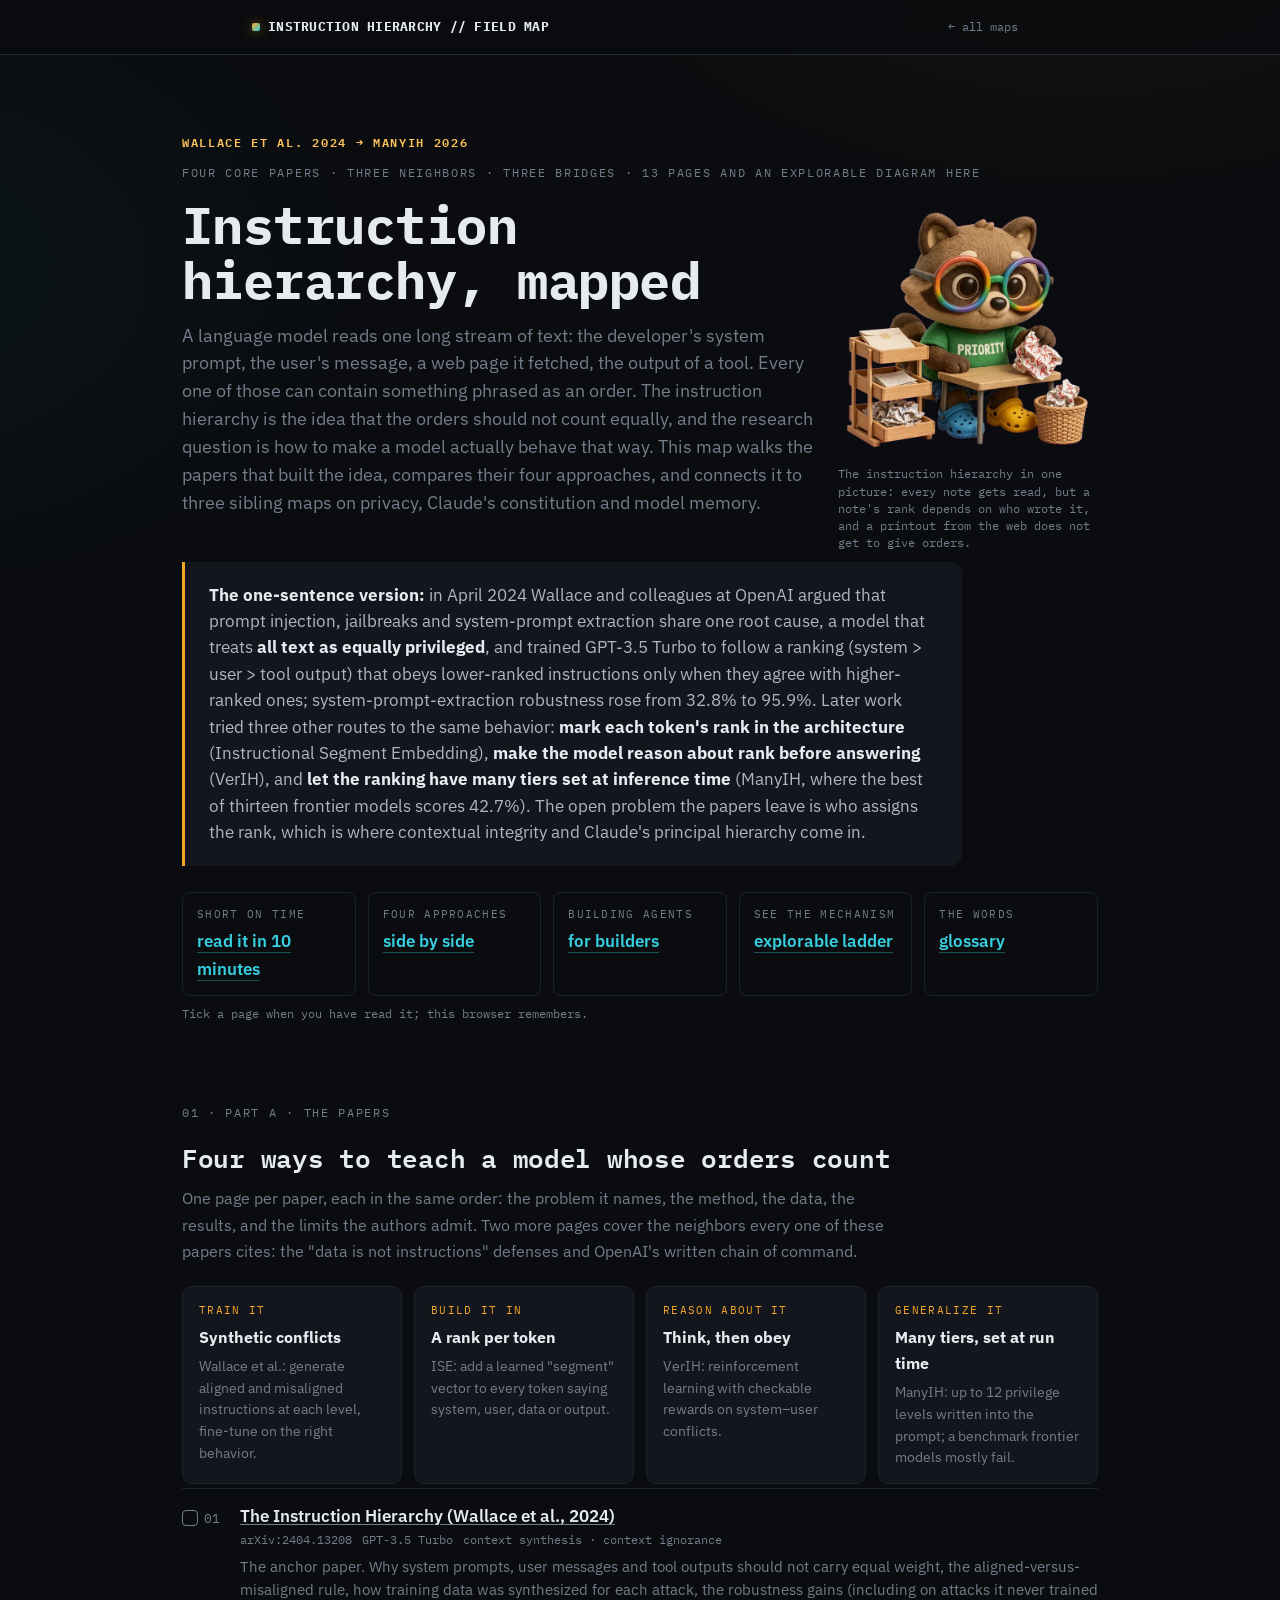
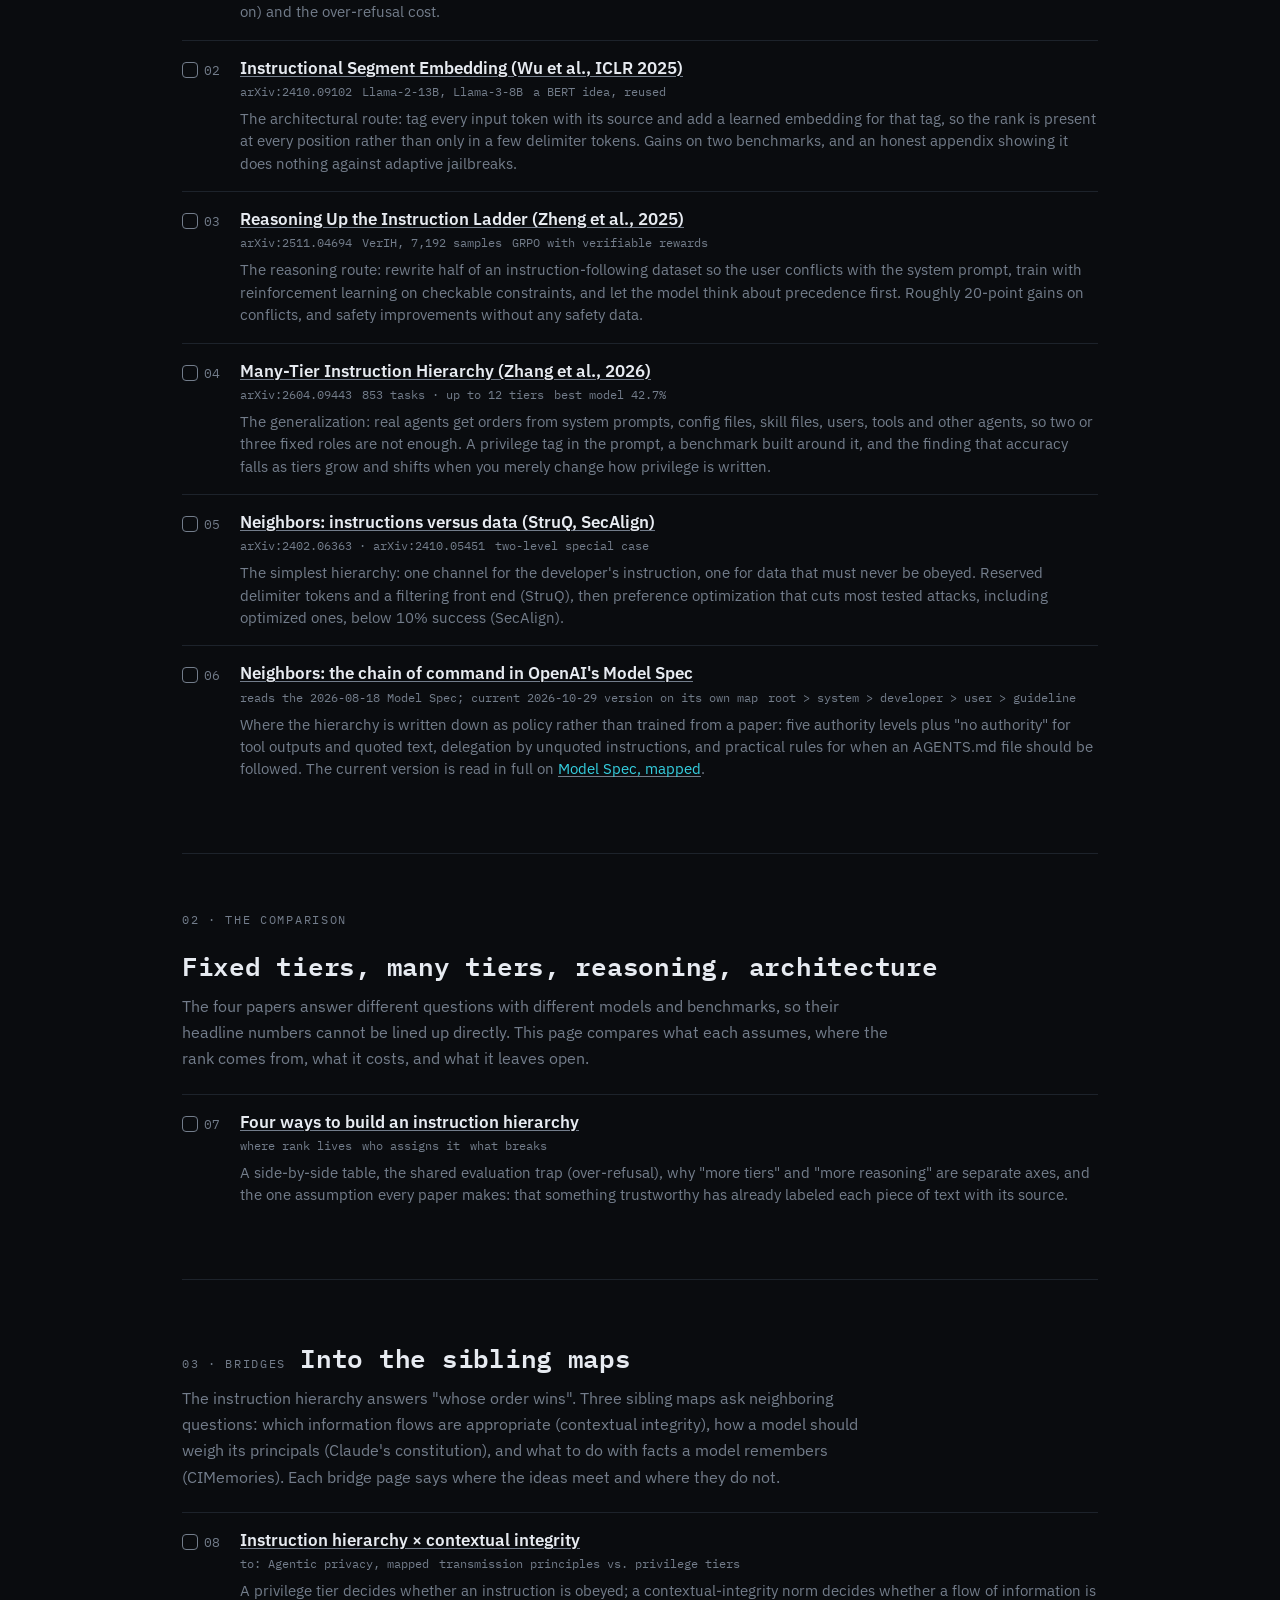
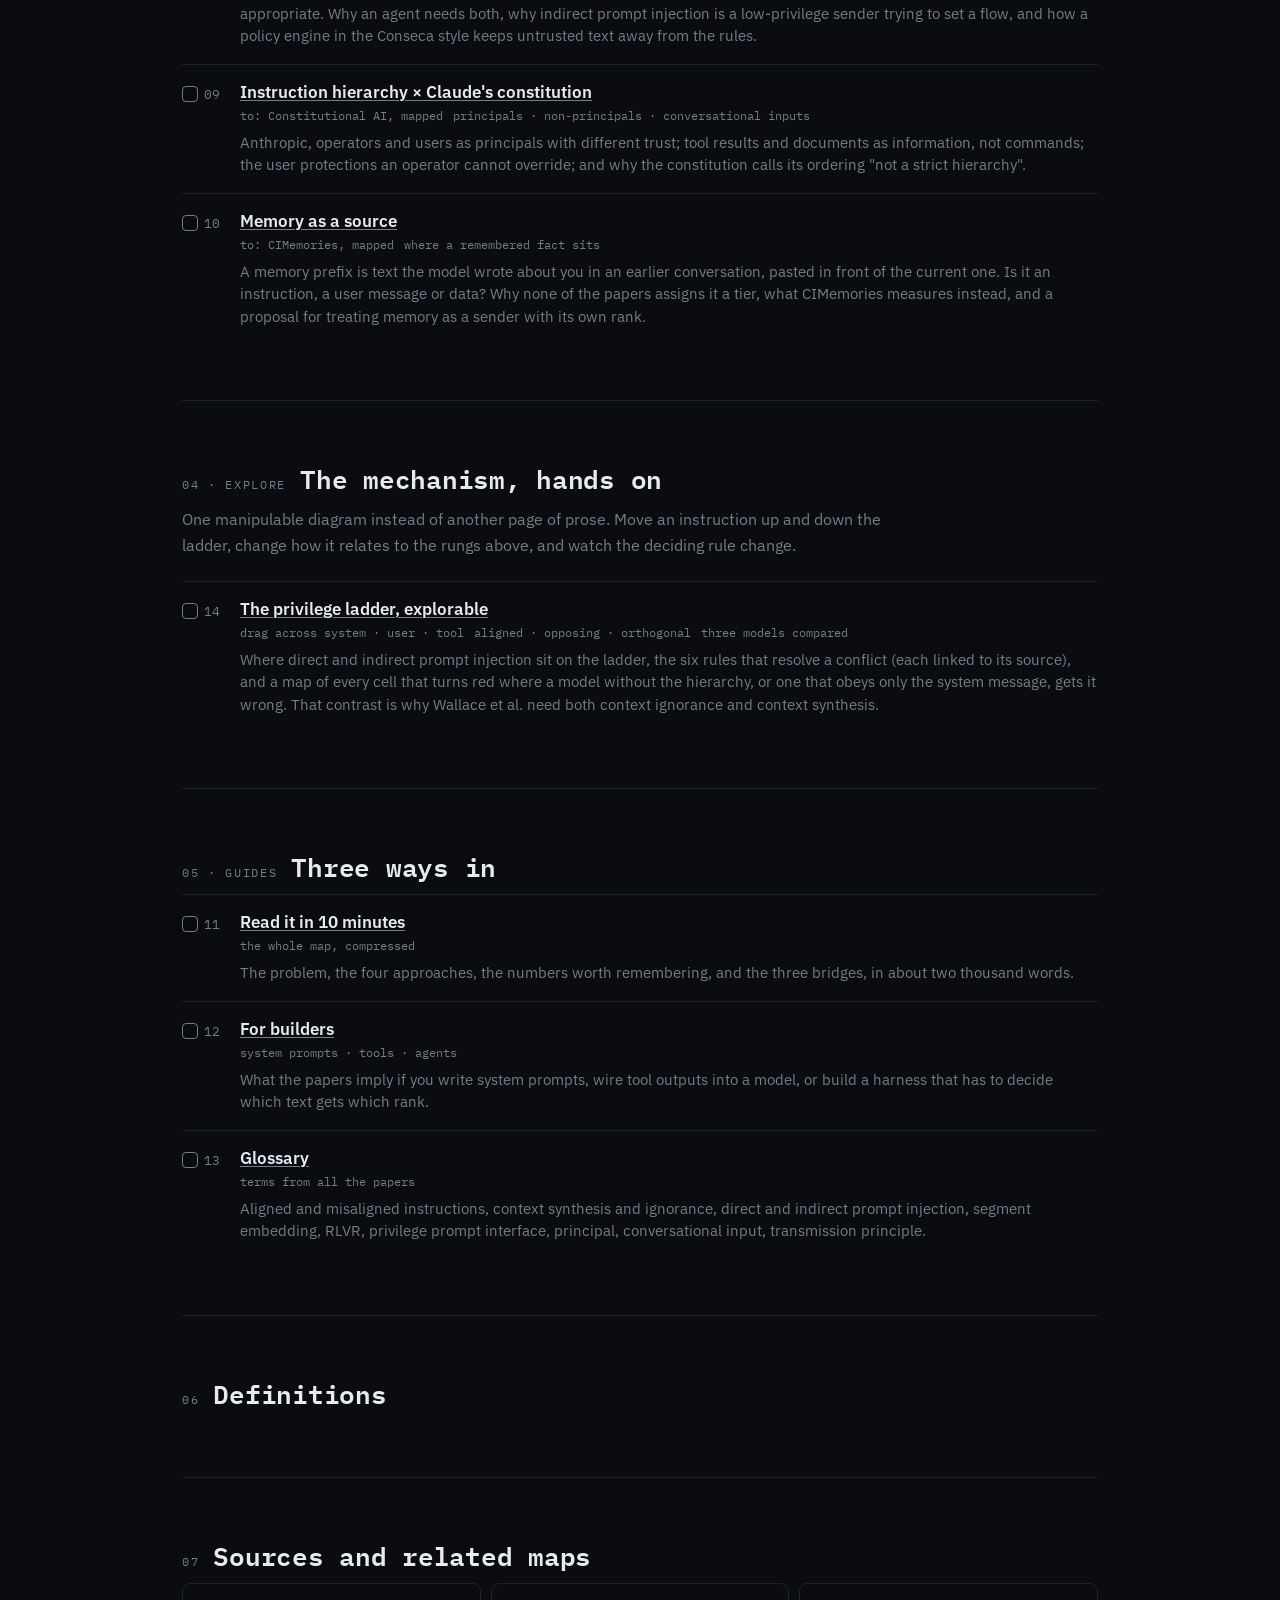
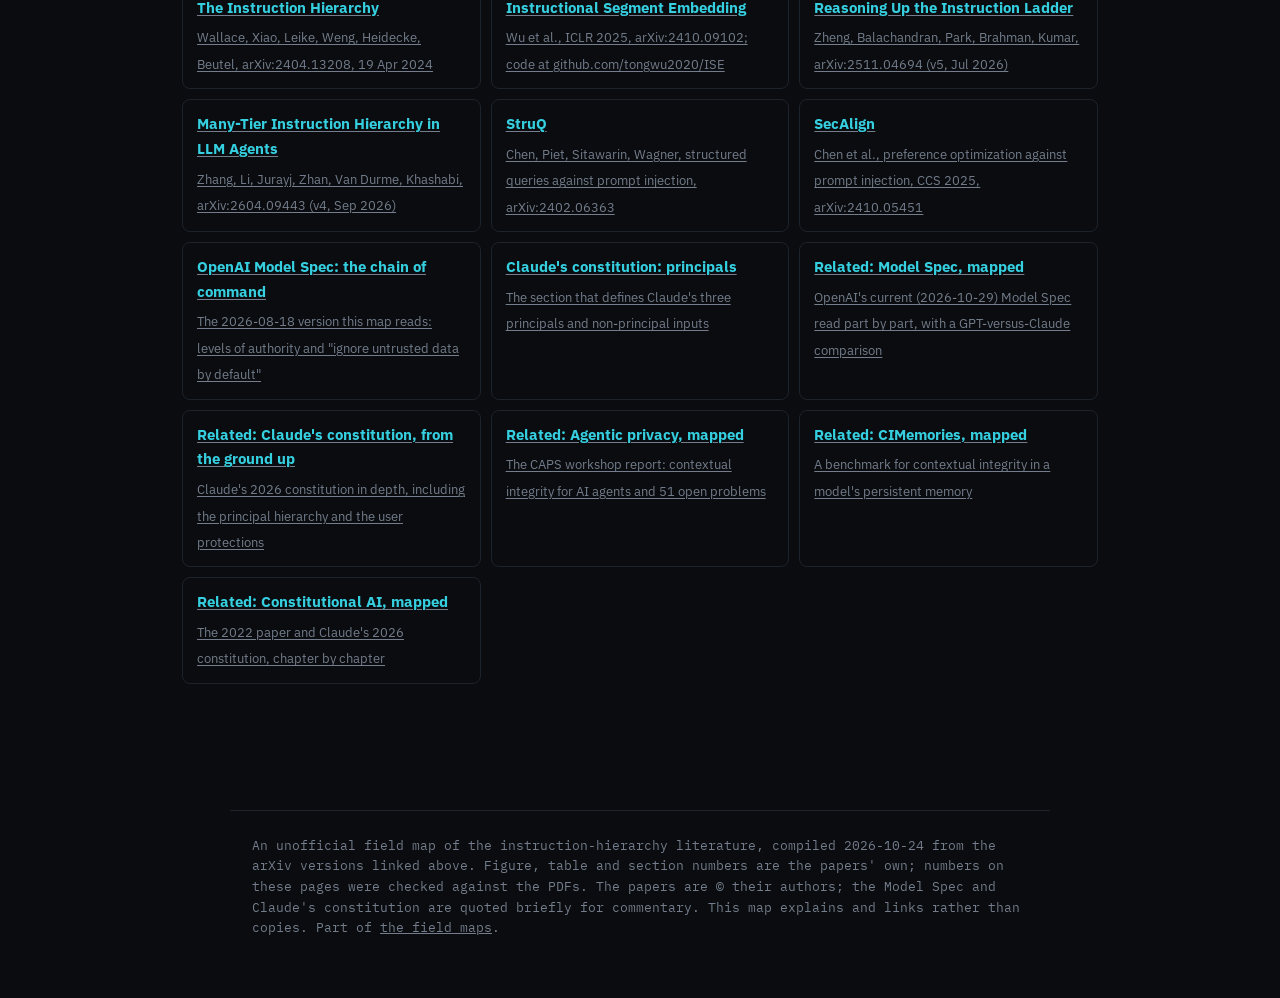
==== commit a53bf2b9: "index: five authority levels plus no authority, matching the Model Spec map Co-Authored-By: Claude O" ====
--- a/index.html
+++ b/index.html
@@ -98,7 +98,7 @@
     <div class="row"><div class="num"><span class="check" data-p="a03"></span>03</div><div><div class="name"><a href="paper/reasoning-ladder.html">Reasoning Up the Instruction Ladder (Zheng et al., 2025)</a></div><div class="meta"><span>arXiv:2511.04694</span><span>VerIH, 7,192 samples</span><span>GRPO with verifiable rewards</span></div><div class="desc">The reasoning route: rewrite half of an instruction-following dataset so the user conflicts with the system prompt, train with reinforcement learning on checkable constraints, and let the model think about precedence first. Roughly 20-point gains on conflicts, and safety improvements without any safety data.</div></div></div>
     <div class="row"><div class="num"><span class="check" data-p="a04"></span>04</div><div><div class="name"><a href="paper/many-tier.html">Many-Tier Instruction Hierarchy (Zhang et al., 2026)</a></div><div class="meta"><span>arXiv:2604.09443</span><span>853 tasks &middot; up to 12 tiers</span><span>best model 42.7%</span></div><div class="desc">The generalization: real agents get orders from system prompts, config files, skill files, users, tools and other agents, so two or three fixed roles are not enough. A privilege tag in the prompt, a benchmark built around it, and the finding that accuracy falls as tiers grow and shifts when you merely change how privilege is written.</div></div></div>
     <div class="row"><div class="num"><span class="check" data-p="a05"></span>05</div><div><div class="name"><a href="paper/data-channel.html">Neighbors: instructions versus data (StruQ, SecAlign)</a></div><div class="meta"><span>arXiv:2402.06363 &middot; arXiv:2410.05451</span><span>two-level special case</span></div><div class="desc">The simplest hierarchy: one channel for the developer's instruction, one for data that must never be obeyed. Reserved delimiter tokens and a filtering front end (StruQ), then preference optimization that cuts most tested attacks, including optimized ones, below 10% success (SecAlign).</div></div></div>
-    <div class="row"><div class="num"><span class="check" data-p="a06"></span>06</div><div><div class="name"><a href="paper/model-spec.html">Neighbors: the chain of command in OpenAI's Model Spec</a></div><div class="meta"><span>reads the 2026-08-18 Model Spec; current 2026-10-29 version on its own map</span><span>root &gt; system &gt; developer &gt; user &gt; guideline</span></div><div class="desc">Where the hierarchy is written down as policy rather than trained from a paper: six authority levels, "no authority" for tool outputs and quoted text, delegation by unquoted instructions, and practical rules for when an AGENTS.md file should be followed. The current version is read in full on <a href="https://idvorkin-ai-tools.github.io/model-spec-field-map/">Model Spec, mapped</a>.</div></div></div>
+    <div class="row"><div class="num"><span class="check" data-p="a06"></span>06</div><div><div class="name"><a href="paper/model-spec.html">Neighbors: the chain of command in OpenAI's Model Spec</a></div><div class="meta"><span>reads the 2026-08-18 Model Spec; current 2026-10-29 version on its own map</span><span>root &gt; system &gt; developer &gt; user &gt; guideline</span></div><div class="desc">Where the hierarchy is written down as policy rather than trained from a paper: five authority levels plus "no authority" for tool outputs and quoted text, delegation by unquoted instructions, and practical rules for when an AGENTS.md file should be followed. The current version is read in full on <a href="https://idvorkin-ai-tools.github.io/model-spec-field-map/">Model Spec, mapped</a>.</div></div></div>
   </section>
 
   <section id="compare" class="amber">
--- a/paper.css
+++ b/paper.css
@@ -263,3 +263,18 @@
 .lx-cell:hover{border-color:var(--def)}
 @media (max-width:760px){.lx-grid{grid-template-columns:1fr}}
 @media (max-width:480px){.lx-rung[data-l="1"]{margin-left:8px}.lx-rung[data-l="2"]{margin-left:16px}.lx-map{grid-template-columns:52px repeat(3,minmax(0,1fr));gap:4px}.lx-cell{padding:6px}.lx-cell b{font-size:11.5px}.lx-cell span{font-size:11px}.lx-mrow{font-size:10px;padding-right:2px}}
+
+/* widgets (ih-results, manyih-tags, manyih-scale): shared helpers come from assets/widgets.js */
+.lab-pre button[aria-pressed="true"]{border-color:var(--def);color:var(--ink);background:rgba(53,207,224,.12)}
+.lab svg.dg{max-width:540px}
+.lab svg.dg rect{transition:width .35s ease,height .35s ease}
+.lab svg.dg rect.bar.box-def{fill:rgba(53,207,224,.42)} .lab svg.dg rect.bar.box-off{fill:rgba(245,165,36,.42)} .lab svg.dg rect.bar.box-ok{fill:rgba(91,214,138,.42)}
+@media (prefers-reduced-motion:reduce){.lab svg.dg rect{transition:none}}
+.lab .mt-row{border:1px solid var(--line-soft);border-left:3px solid var(--line);border-radius:0 8px 8px 0;padding:6px 10px 2px;margin:6px 0;background:var(--panel-2)}
+.lab .mt-row.win{border-left-color:#5BD68A;background:rgba(91,214,138,.07)}
+.lab .mt-src{font-size:13.5px;color:var(--ink-mid);line-height:1.5}
+.lab .mt-src b{color:var(--ink);margin-right:4px}
+.lab .mt-src code{color:var(--off-bright)}
+.lab .mt-st{float:right;font:11px "IBM Plex Mono",monospace;color:var(--ink-dim)}
+.lab .mt-row.win .mt-st{color:#5BD68A}
+.lab .mt-ans{font-weight:600;color:var(--ink);margin:10px 0 4px;max-width:none}
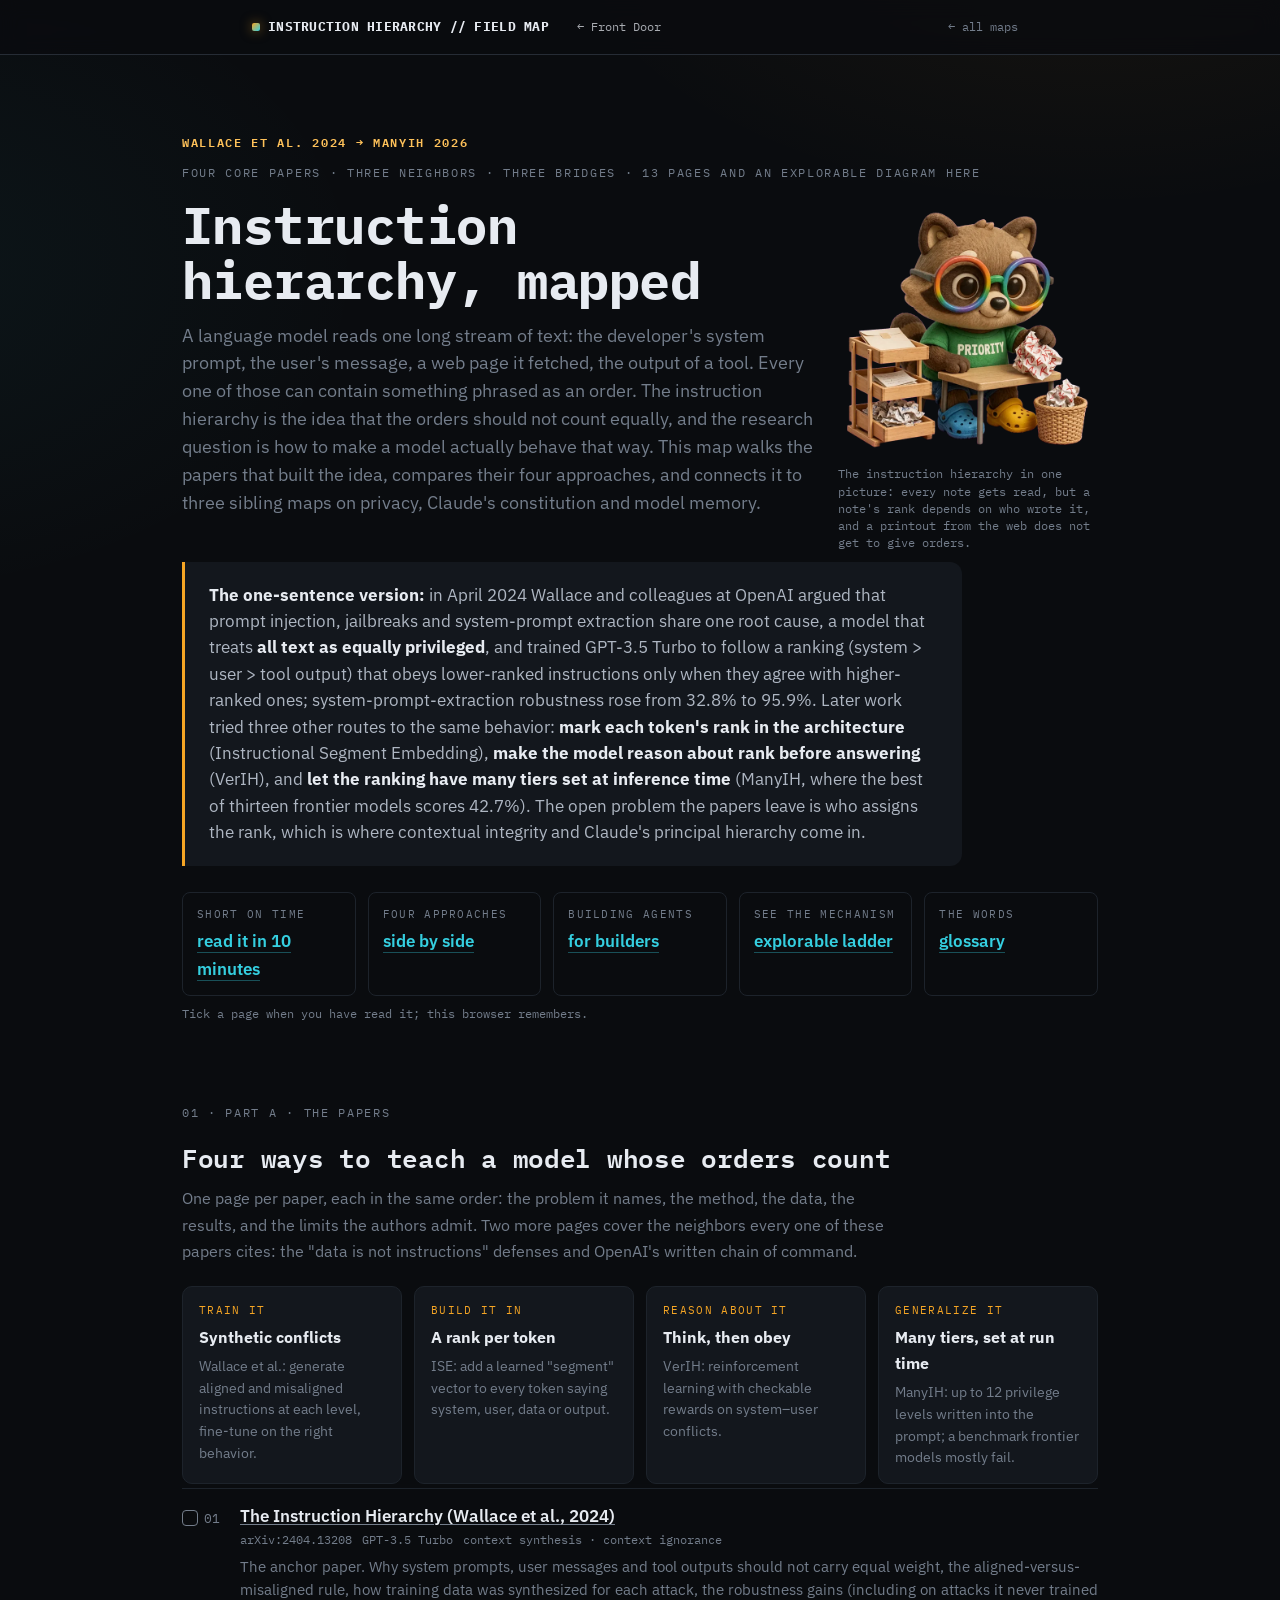
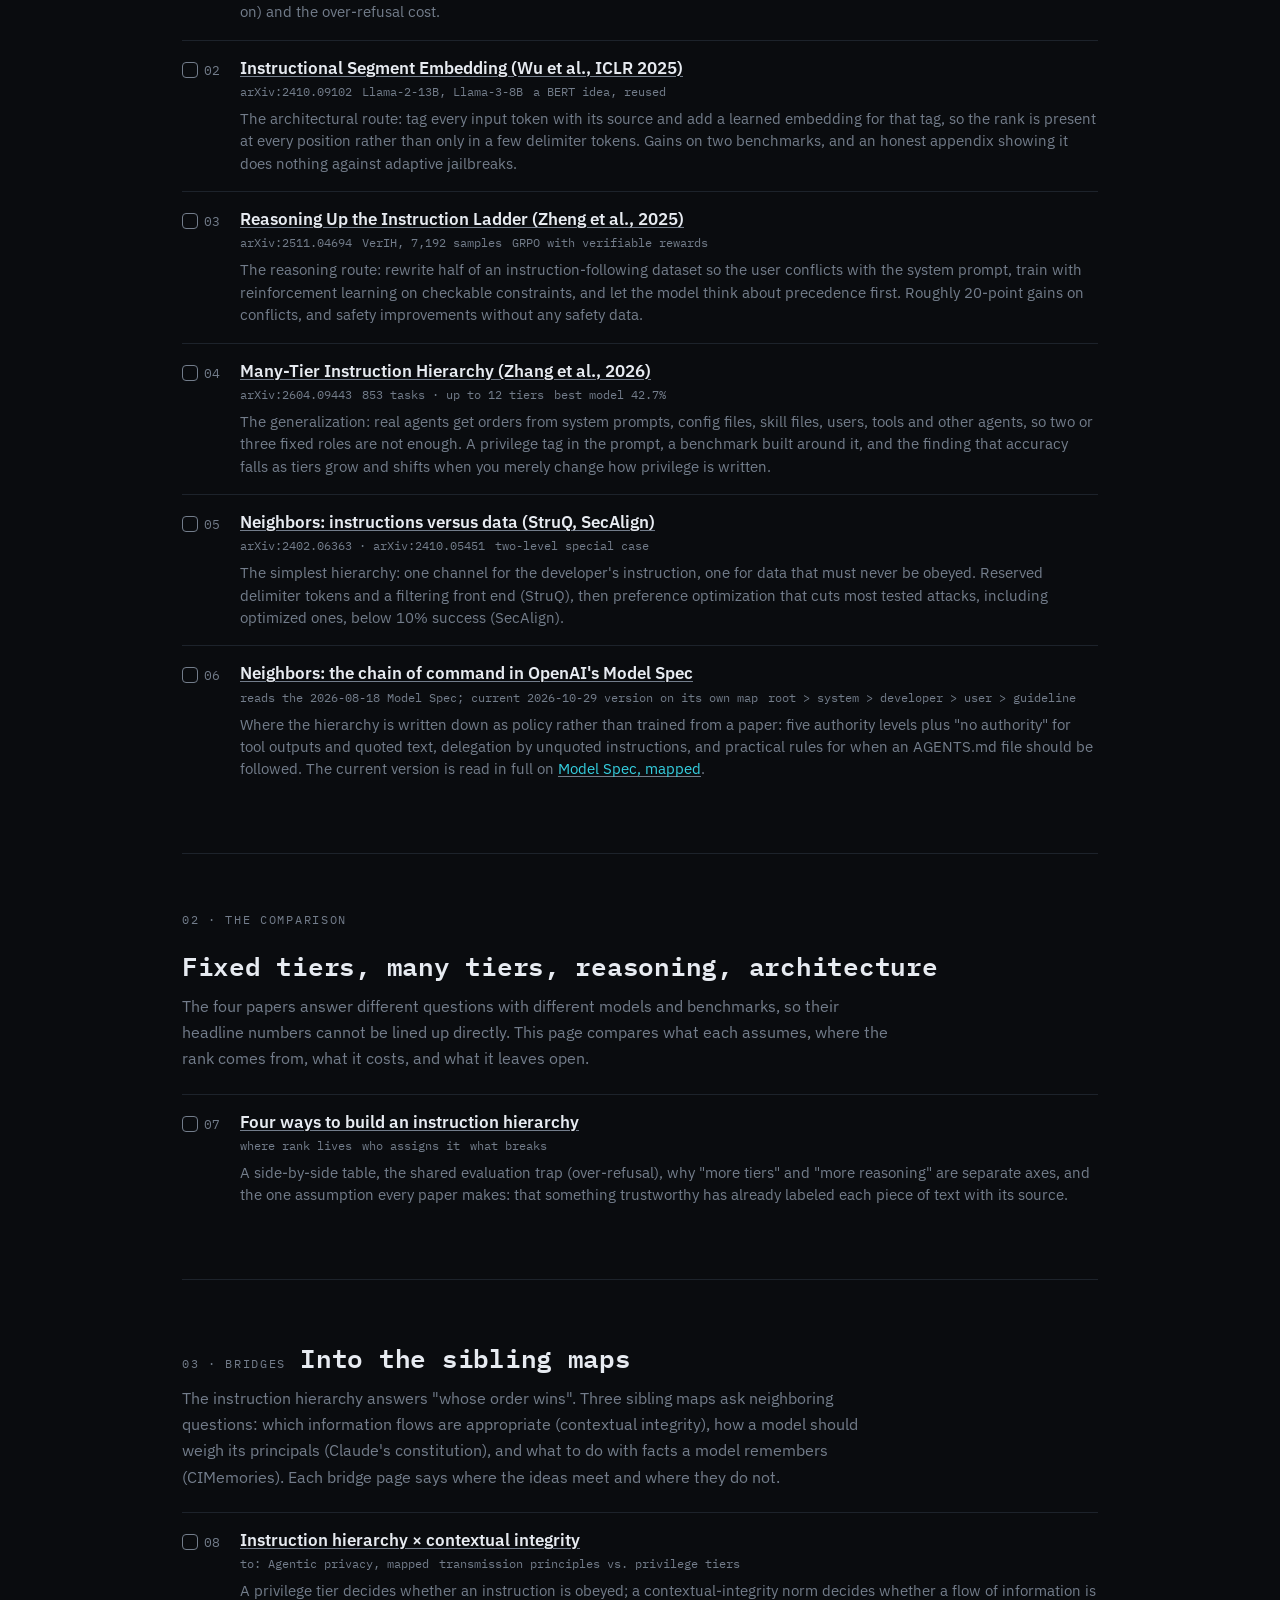
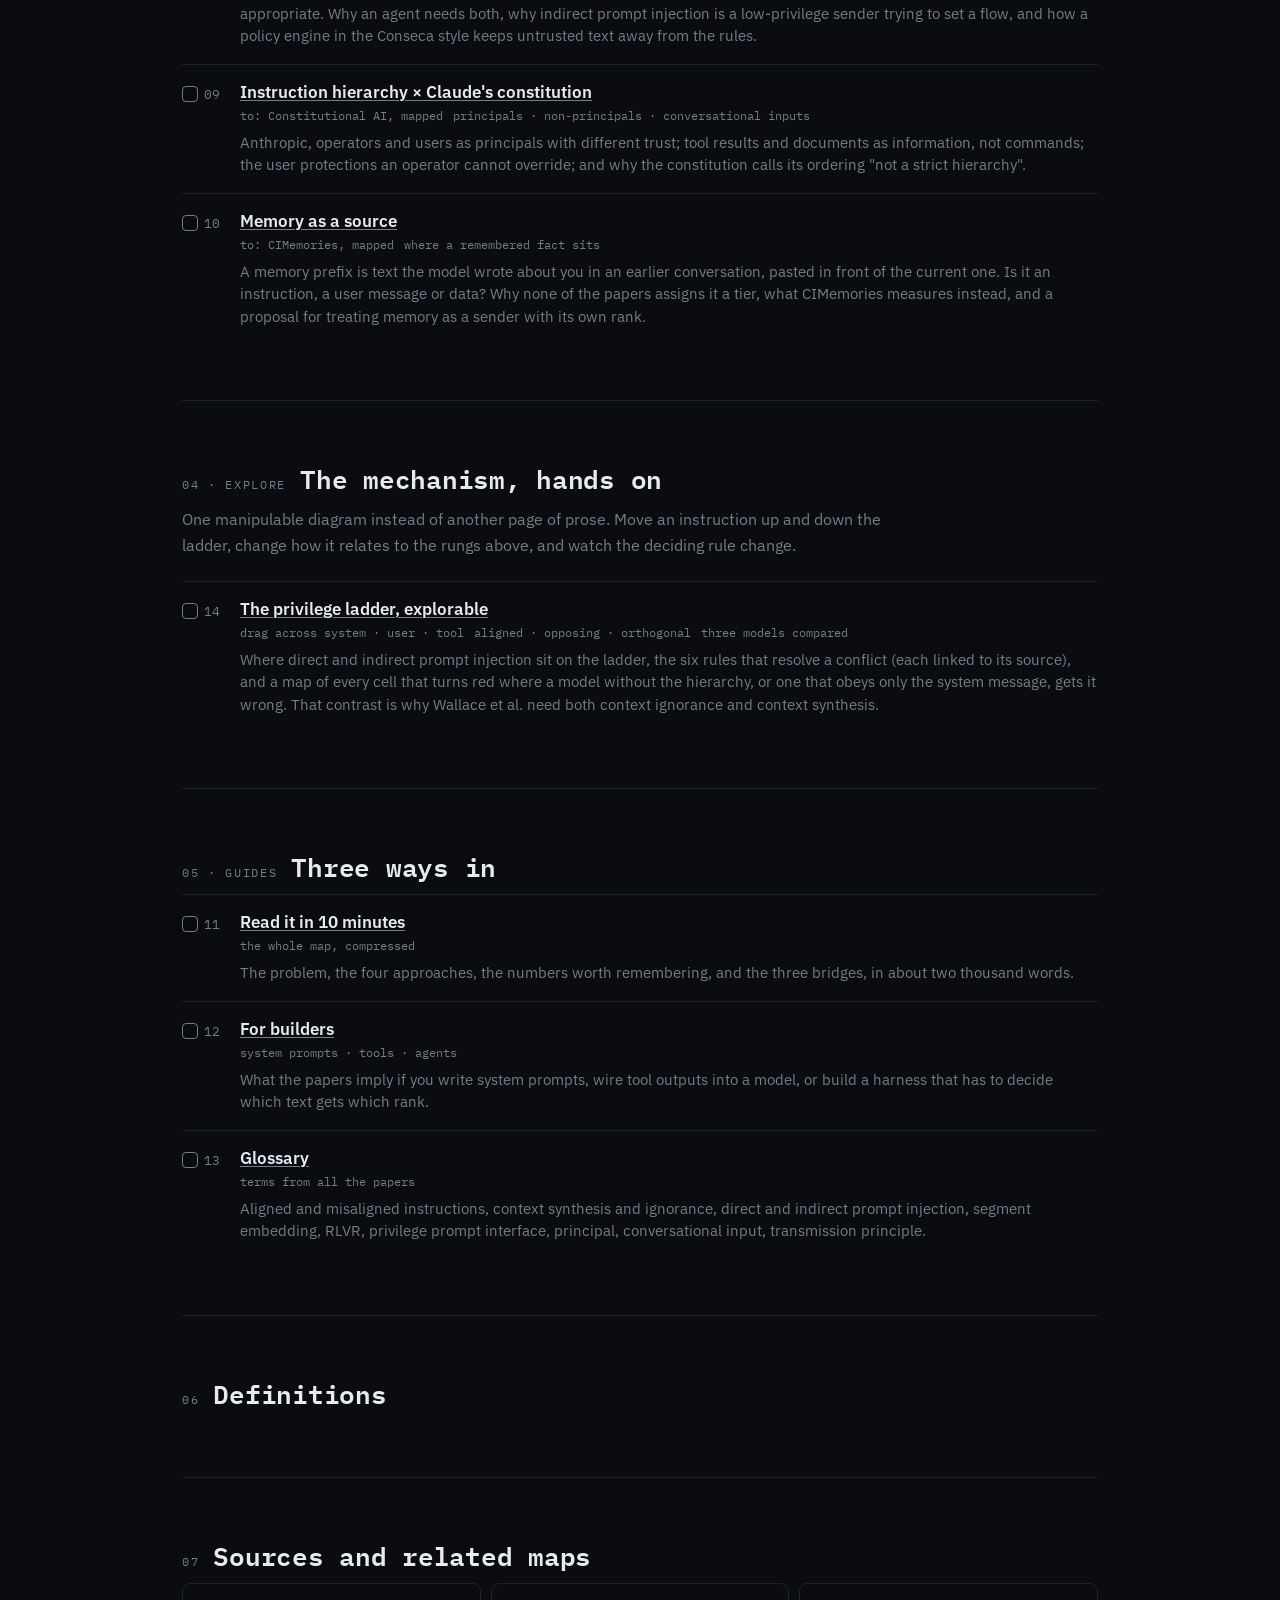
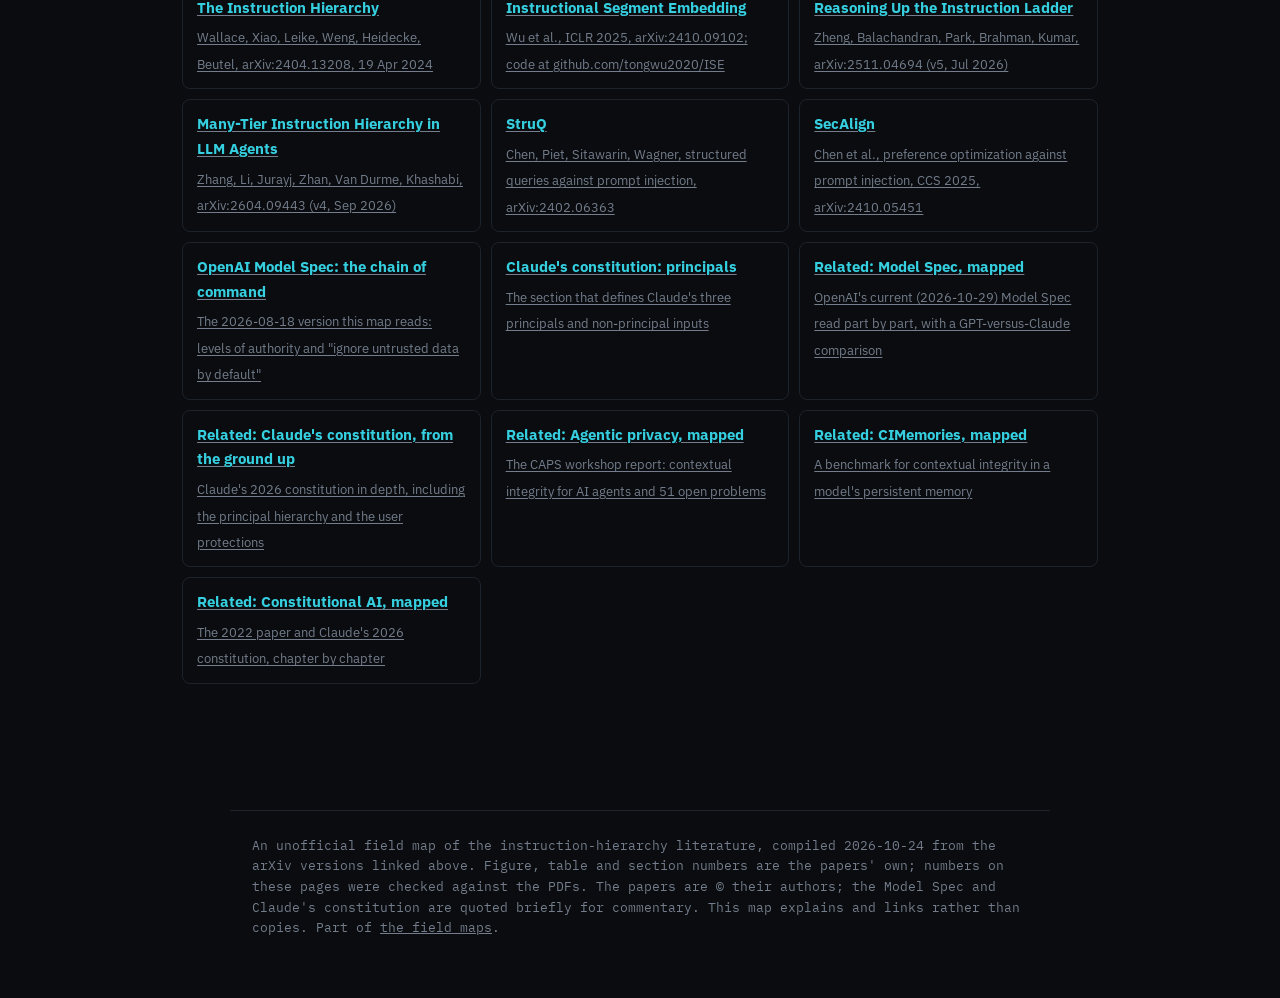
==== commit 09bd7908: "Add a ← Front Door link to every page Co-Authored-By: Claude Opus 5.5 <noreply@anthropic.com>" ====
--- a/index.html
+++ b/index.html
@@ -54,10 +54,12 @@
 </style>
 <script>try{var m=localStorage.getItem('aitools-mode')||localStorage.getItem('llm-judges-mode');if(m==='tech'||m==='eli5')document.documentElement.setAttribute('data-'+m,'on')}catch(e){}</script>
 <style>html:is([data-tech="on"],[data-eli5="on"]) .plain-only,html:not([data-tech="on"]) .tech-only,html:not([data-eli5="on"]) .eli5-only,html[data-tech="on"] .no-tech{display:none!important}</style>
+<style>.front-door{margin:0 auto 0 14px;font-family:'IBM Plex Mono',monospace;font-size:12px;white-space:nowrap;color:inherit;opacity:.72;text-decoration:none}.front-door:hover{opacity:1}@media(max-width:560px){header .bar-in,header .nav-in{flex-wrap:wrap;row-gap:6px}}</style>
 </head>
 <body>
 <header class="bar"><div class="bar-in">
   <div class="brand"><span class="dot"></span>INSTRUCTION&nbsp;HIERARCHY&nbsp;//&nbsp;FIELD&nbsp;MAP</div>
+  <a class="front-door" href="https://idvorkin-ai-tools.github.io/safety.html">&larr; Front Door</a>
   <a class="back" href="https://idvorkin-ai-tools.github.io/">&larr; all maps</a>
 </div></header>
 <main>
